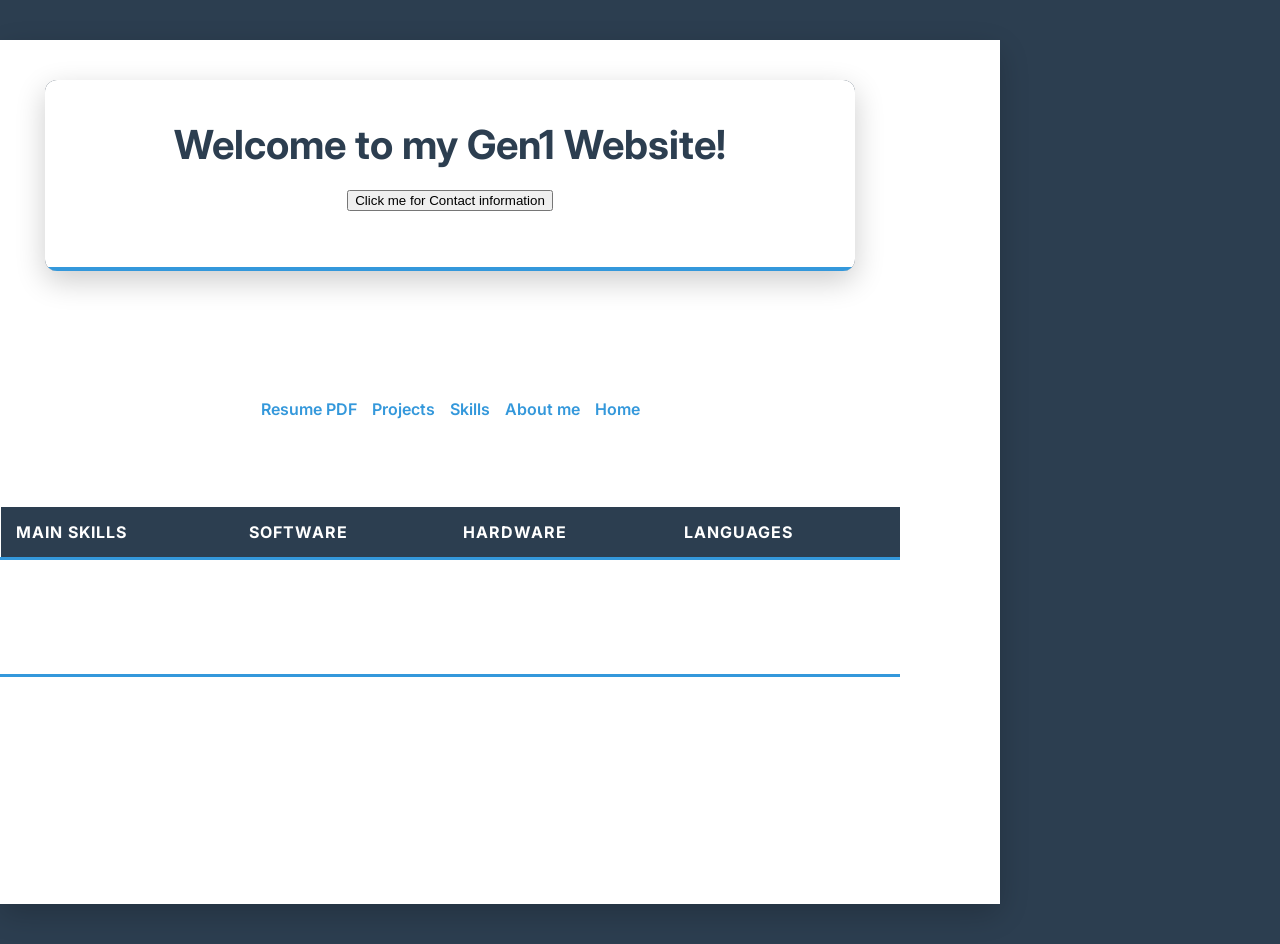
==== index.html @ a195af81 "updated site" ====
<!DOCTYPE html>
 <html class="page">
  <head>
    <link href="https://fonts.googleapis.com/css2?family=Inter:wght@300;400;600&display=swap" rel="stylesheet">
    <title>Tyson's Gen1 Website</title>
    <link rel="stylesheet" href="style.css">
  </head>
   <body>
    <main class="container">
    <div class="page">
      <section class="header-section">
        <h1>Welcome to my Gen1 <strong>Website!</strong></h1>
        <button onclick="info()">Click me for Contact information</button>  
        <p id="info"></p>
      </section>
   </div>
    <script src="script.js"></script> 
    <h3>Quick-Steps:</h3>
    <ul class="menu">
    <li><a href="Resume.pdf" download="Tyson Veach Resume.pdf">Resume PDF</a></li>
    <li><a href="projects.html">Projects</a></li>
    <li><a href="#skills">Skills</a></li>
    <li><a href="#about">About me</a></li>
    <li><a href="index.html">Home</a></li>
    </ul>
    <section id="skills">
    <h3>Skills:</h3>
    <table class="skills-table">
      <thead>
        <tr>
          <th>Main Skills</th>
          <th>Software</th>
          <th>Hardware</th>
          <th>Languages</th>
        </tr>
      </thead>
      <tbody>
        <tr>
          <td>Problem Solving</td>
          <td>Git</td>
          <td>Raspberry Pi</td>
          <td>C++</td>
        </tr>
        <tr>
          <td>Algorithms</td>
          <td>VS Code</td>
          <td>Arduino</td>
          <td>Python</td>
        </tr>
        <tr>
          <td>Data Structures</td>
          <td>Linux</td>
          <td>Desktops</td>
          <td>JavaScript/Java</td>
        </tr>
        <tr>
          <td>Debugging</td>
          <td>Windows</td>
          <td rowspan="2">Laptops</td>
          <td>HTML</td>
        </tr>
        <tr>
          <td>Leadership</td>
          <td>Eclipse</td>
          <td>SQL</td>
        </tr>
      </tbody>
    </table>
    <section id="about">
    <h3>About Me:</h3>
    <p>Hello! I’m a technology enthusiast and problem solver with a strong background in computer science, programming, and system design.
    I enjoy building software and exploring how technology can be used to solve real-world problems.
    <br><br>My technical experience includes working with languages such as C++, Python etc. I also enjoy building object-oriented systems, implementing algorithms, and solving complex logic problems.
    I enjoy projects that involve building systems and have unique solutions. Beyond development, I’m interested in technology innovation, problem solving, and optimization. 
    </p>
    </section>
    </main>
  </body>
</html>
---- style.css ----
body{
    background-color: white;
    margin: 0;
    padding: 0;
    font-family: 'Inter', sans-serif;
    align-content: center;
}
.container {
    width: 100%;
    max-width: 900px;
    display: flex;
    flex-direction: column;
    align-items: center; 
    text-align: center;  
}
.skills-table {
    margin-left: auto;
    margin-right: auto;
    width: 100%; 
    border-collapse: collapse;
}
.menu {
    list-style: none;
    padding: 0;
    display: flex;
    gap: 15px;
    justify-content: center;
}
.menu a {
    color: #3498db; 
    text-decoration: none;
    font-weight: 600;
}
.menu a:hover {
    color: #ffffff;
    text-decoration: underline;
}
h1, h2, h3 {
    color: #ffffff;
    text-align: center;
}
h1 {
    font-size: 2.5rem;
    text-align: center;
    border-bottom: 4px solid var(--accent-color);
    margin-bottom: 1rem;
}
h2 {
    font-size: 1.8rem;
}
h3 {
    font-size: 1.4rem;
    border-bottom: none;
    color: var(--accent-color);
}
skills-table {
    width: 100%;
    border-collapse: collapse; 
    margin: 25px 0;
    font-size: 0.95rem;
    font-family: 'Segoe UI', sans-serif;
    min-width: 400px;
    box-shadow: 0 0 20px rgba(0, 0, 0, 0.1);
    border-radius: 8px 8px 0 0;
    overflow: hidden; 
}
.skills-table th {
    background-color: #2c3e50;
    color: #ffffff;
    text-align: left;
    padding: 15px;
    font-weight: bold;
    text-transform: uppercase;
    letter-spacing: 1px;
}
.skills-table td {
    color: #ffffff;
    border: 1px solid rgba(255, 255, 255, 0.1);
}
.skills-table tr:nth-of-type(even) {
    background-color: rgba(255, 255, 255, 0.05);
}
.skills-table tr:hover {
    background-color: #f1f7ff;
    transition: background-color 0.2s ease;
}
.skills-table td[rowspan] {
    background-color: rgba(255, 255, 255, 0.1);
    color: #ffffff;
}
.skills-table tr:last-of-type {
    border-bottom: 3px solid #3498db;
}
.page{
    background-color: #2c3e50; 
    width: 90%;
    max-width: 1000px;
    margin: 40px 0; 
    border-radius: 12px;
    overflow: hidden; 
    box-shadow: 0 10px 30px rgba(0,0,0,0.2);
    color: white;
}
.header-section {
    background-color: white; 
    color: #2c3e50;          
    padding: 40px;
    text-align: center;
    border-bottom: 4px solid #3498db; 
}

.header-section h1 {
    color: #2c3e50; 
    margin: 0 0 20px 0;
}
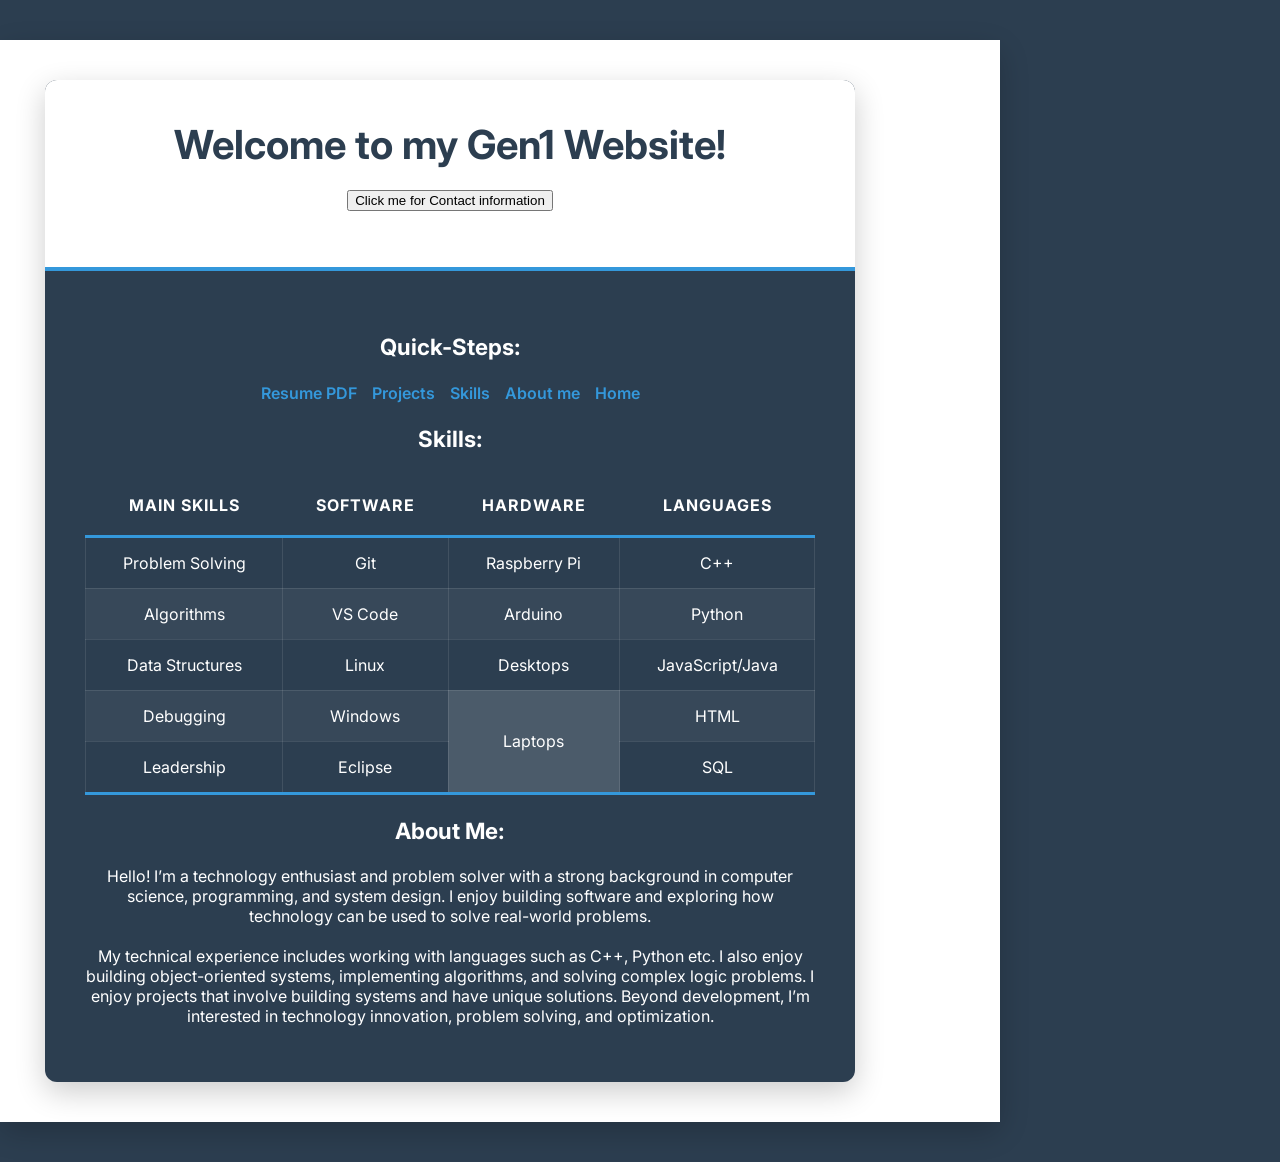
==== commit 1f97f9d5: "updated site" ====
--- a/index.html
+++ b/index.html
@@ -2,30 +2,30 @@
  <html class="page">
   <head>
     <link href="https://fonts.googleapis.com/css2?family=Inter:wght@300;400;600&display=swap" rel="stylesheet">
-    <title>Tyson's Gen1 Website</title>
+      <title>Tyson's Gen1 Website</title>
     <link rel="stylesheet" href="style.css">
   </head>
    <body>
     <main class="container">
-    <div class="page">
-      <section class="header-section">
-        <h1>Welcome to my Gen1 <strong>Website!</strong></h1>
-        <button onclick="info()">Click me for Contact information</button>  
-        <p id="info"></p>
-      </section>
-   </div>
+      <div class="page">
+        <section class="header-section">
+          <h1>Welcome to my Gen1 <strong>Website!</strong></h1>
+          <button onclick="info()">Click me for Contact information</button>  
+          <p id="info"></p>
+        </section>
     <script src="script.js"></script> 
+    <div class="content-padding">
     <h3>Quick-Steps:</h3>
     <ul class="menu">
-    <li><a href="Resume.pdf" download="Tyson Veach Resume.pdf">Resume PDF</a></li>
-    <li><a href="projects.html">Projects</a></li>
-    <li><a href="#skills">Skills</a></li>
-    <li><a href="#about">About me</a></li>
-    <li><a href="index.html">Home</a></li>
+      <li><a href="Resume.pdf" download="Tyson Veach Resume.pdf">Resume PDF</a></li>
+      <li><a href="projects.html">Projects</a></li>
+      <li><a href="#skills">Skills</a></li>
+      <li><a href="#about">About me</a></li>
+      <li><a href="index.html">Home</a></li>
     </ul>
     <section id="skills">
-    <h3>Skills:</h3>
-    <table class="skills-table">
+      <h3>Skills:</h3>
+      <table class="skills-table">
       <thead>
         <tr>
           <th>Main Skills</th>
@@ -65,7 +65,7 @@
           <td>SQL</td>
         </tr>
       </tbody>
-    </table>
+      </table>
     <section id="about">
     <h3>About Me:</h3>
     <p>Hello! I’m a technology enthusiast and problem solver with a strong background in computer science, programming, and system design.
@@ -75,5 +75,6 @@
     </p>
     </section>
     </main>
+  </div></div>
   </body>
 </html>
--- a/style.css
+++ b/style.css
@@ -56,7 +56,7 @@
 skills-table {
     width: 100%;
     border-collapse: collapse; 
-    margin: 25px 0;
+    margin: 35px 0;
     font-size: 0.95rem;
     font-family: 'Segoe UI', sans-serif;
     min-width: 400px;
@@ -67,8 +67,8 @@
 .skills-table th {
     background-color: #2c3e50;
     color: #ffffff;
-    text-align: left;
-    padding: 15px;
+    text-align: center;    
+    padding: 20px 15px;
     font-weight: bold;
     text-transform: uppercase;
     letter-spacing: 1px;
@@ -76,6 +76,9 @@
 .skills-table td {
     color: #ffffff;
     border: 1px solid rgba(255, 255, 255, 0.1);
+    padding: 15px;      
+    text-align: center; 
+    vertical-align: middle;
 }
 .skills-table tr:nth-of-type(even) {
     background-color: rgba(255, 255, 255, 0.05);
@@ -108,8 +111,13 @@
     text-align: center;
     border-bottom: 4px solid #3498db; 
 }
-
 .header-section h1 {
     color: #2c3e50; 
     margin: 0 0 20px 0;
 }
+.content-padding {
+    padding: 40px;
+}
+.content-padding h3 {
+    color: white;
+}
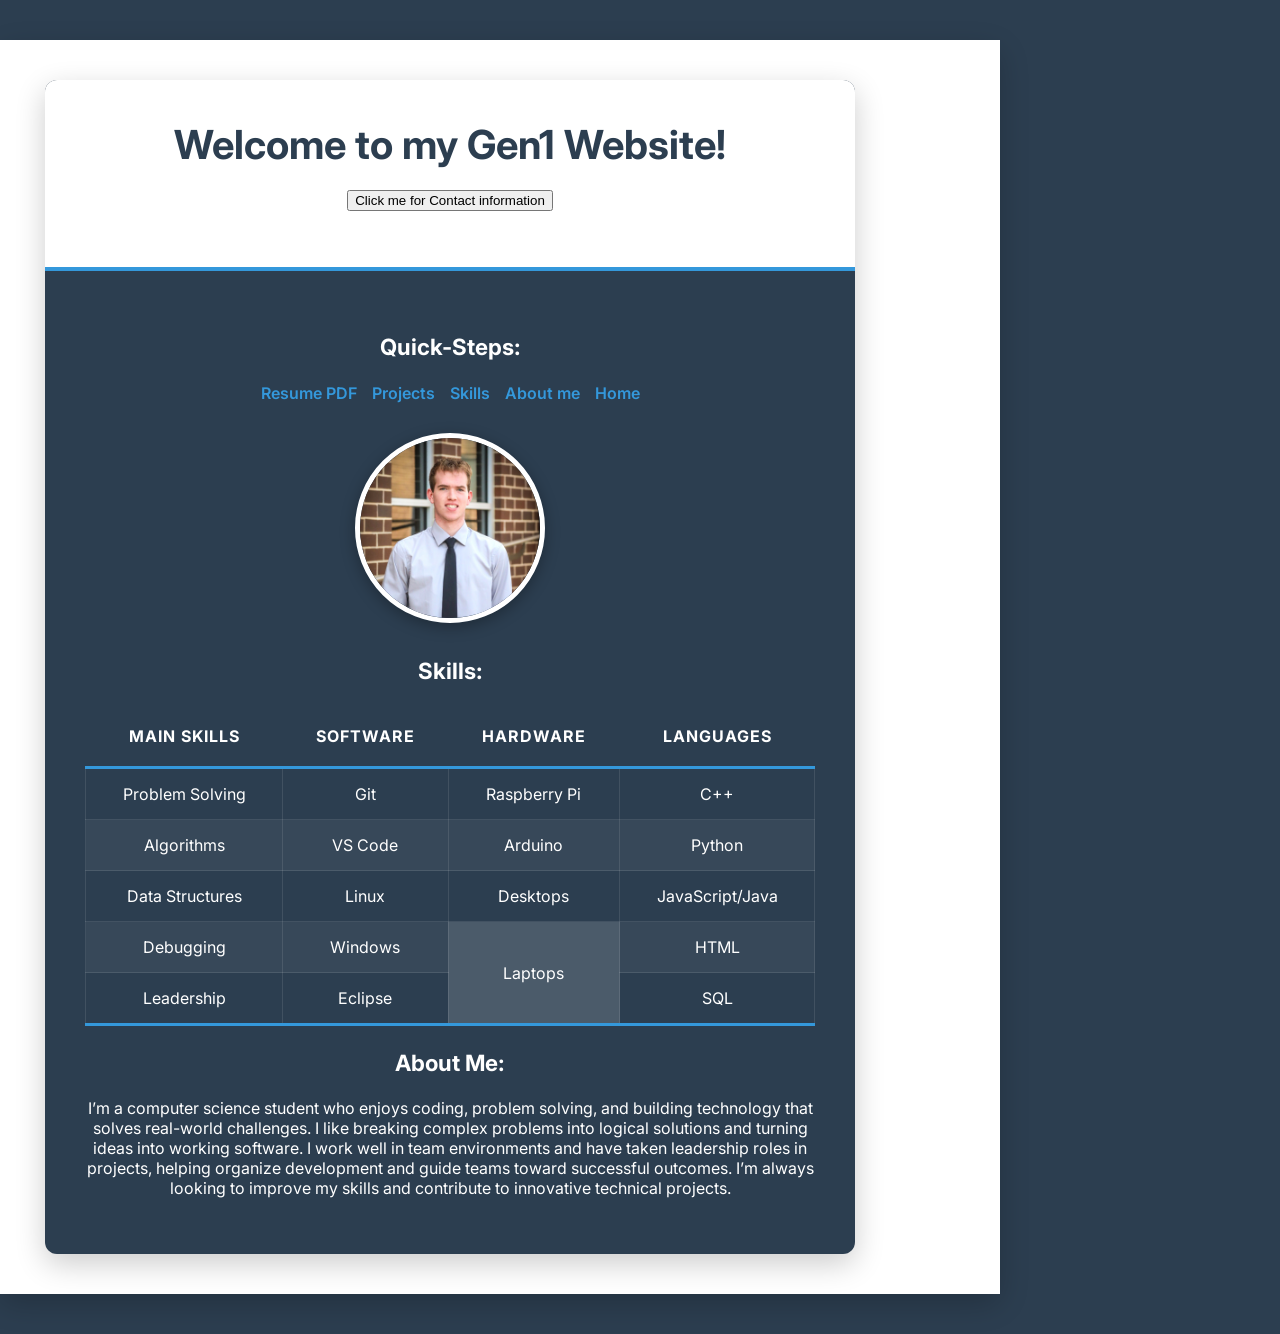
==== commit f1ab0ade: "updated site" ====
--- a/index.html
+++ b/index.html
@@ -23,6 +23,9 @@
       <li><a href="#about">About me</a></li>
       <li><a href="index.html">Home</a></li>
     </ul>
+    <div class="profile-container">
+      <img src="profile.jpg" alt="Tyson's Profile Picture" class="profile-img">
+    </div>
     <section id="skills">
       <h3>Skills:</h3>
       <table class="skills-table">
@@ -68,10 +71,8 @@
       </table>
     <section id="about">
     <h3>About Me:</h3>
-    <p>Hello! I’m a technology enthusiast and problem solver with a strong background in computer science, programming, and system design.
-    I enjoy building software and exploring how technology can be used to solve real-world problems.
-    <br><br>My technical experience includes working with languages such as C++, Python etc. I also enjoy building object-oriented systems, implementing algorithms, and solving complex logic problems.
-    I enjoy projects that involve building systems and have unique solutions. Beyond development, I’m interested in technology innovation, problem solving, and optimization. 
+    <p>I’m a computer science student who enjoys coding, problem solving, and building technology that solves real-world challenges. I like breaking complex problems into logical solutions and turning ideas into working software.
+       I work well in team environments and have taken leadership roles in projects, helping organize development and guide teams toward successful outcomes. I’m always looking to improve my skills and contribute to innovative technical projects. 
     </p>
     </section>
     </main>
--- a/style.css
+++ b/style.css
@@ -3,7 +3,6 @@
     margin: 0;
     padding: 0;
     font-family: 'Inter', sans-serif;
-    align-content: center;
 }
 .container {
     width: 100%;
@@ -120,4 +119,17 @@
 }
 .content-padding h3 {
     color: white;
+}
+.profile-container {
+    text-align: center; 
+    margin: 30px 0;   
+}
+
+.profile-img {
+    width: 180px;   
+    height: 180px;
+    border-radius: 50%;
+    object-fit: cover; 
+    border: 5px solid white;
+    box-shadow: 0 4px 15px rgba(0, 0, 0, 0.3);
 }
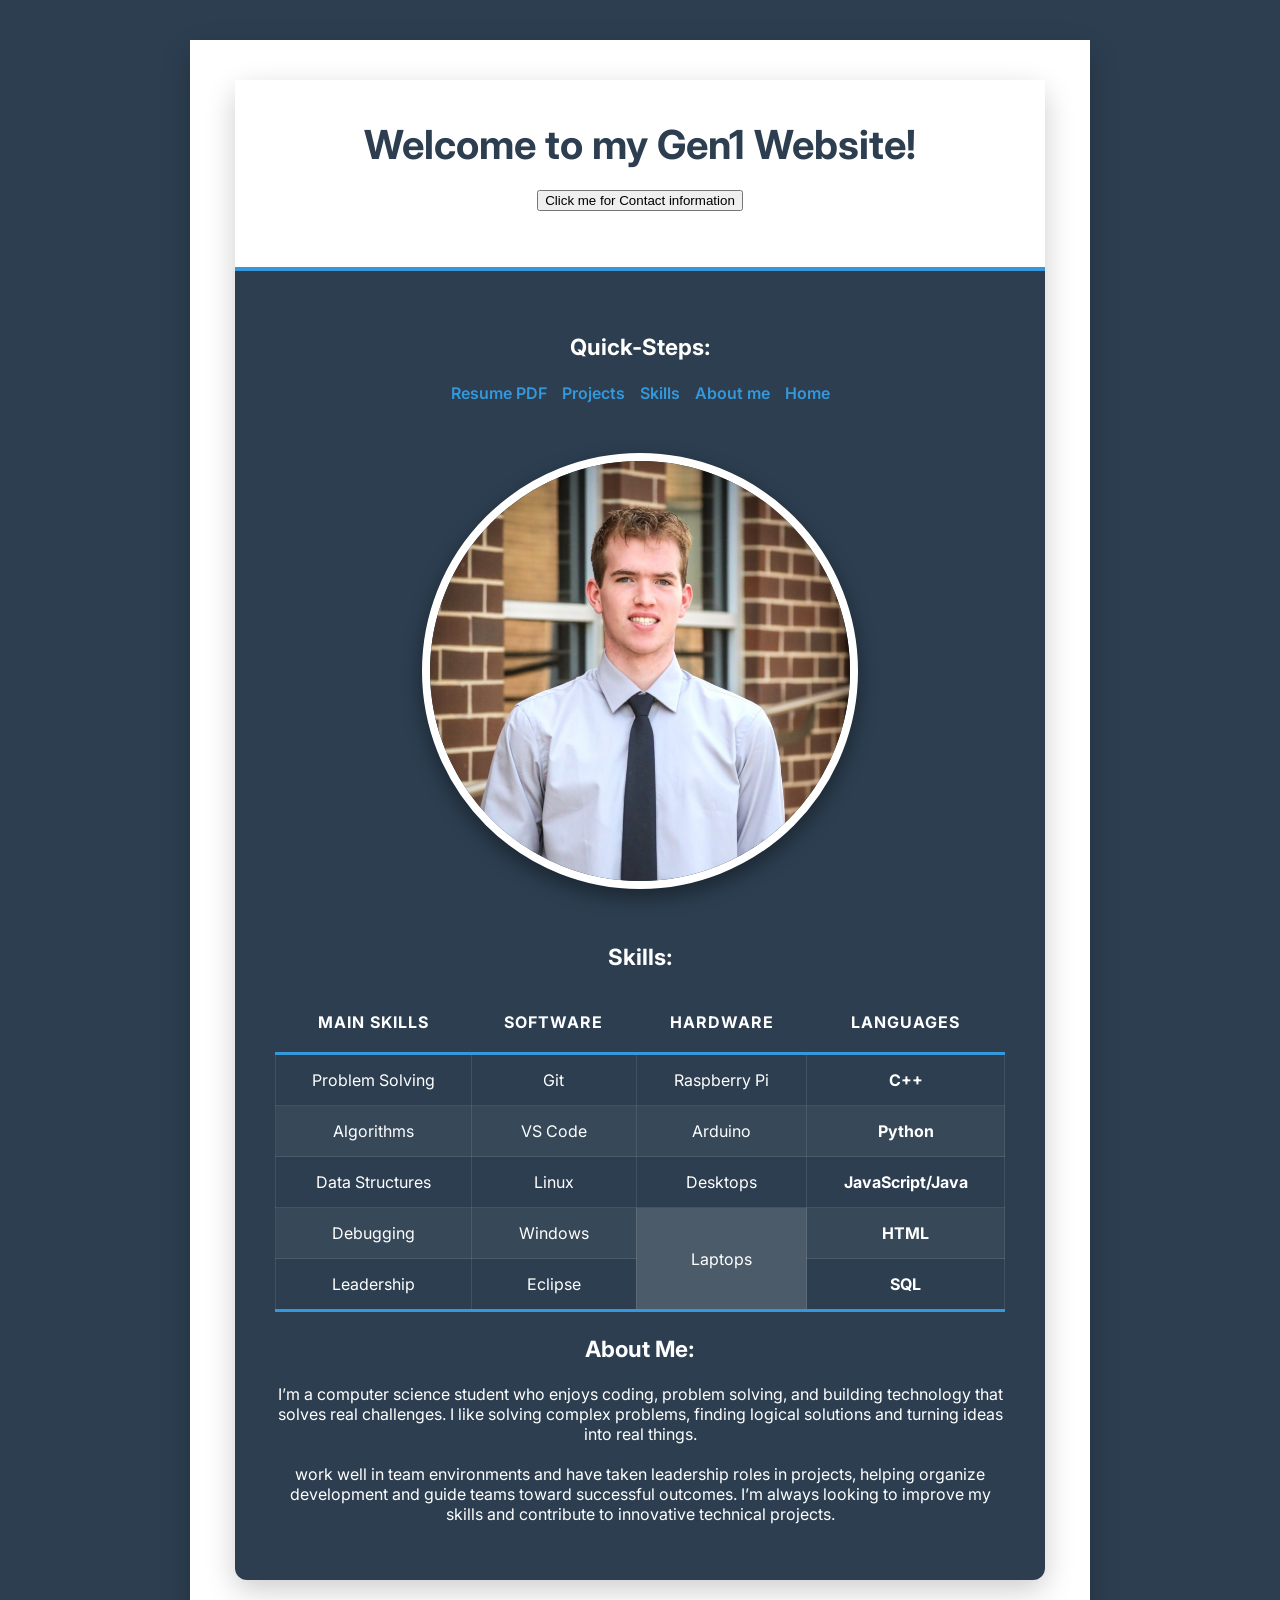
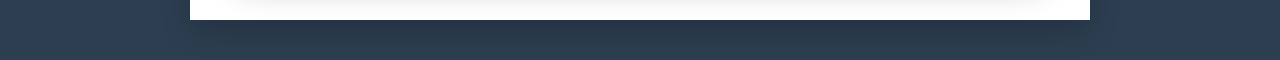
==== commit defb0681: "updated site" ====
--- a/index.html
+++ b/index.html
@@ -42,37 +42,37 @@
           <td>Problem Solving</td>
           <td>Git</td>
           <td>Raspberry Pi</td>
-          <td>C++</td>
+          <td><strong>C++</strong></td>
         </tr>
         <tr>
           <td>Algorithms</td>
           <td>VS Code</td>
           <td>Arduino</td>
-          <td>Python</td>
+          <td><strong>Python</strong></td>
         </tr>
         <tr>
           <td>Data Structures</td>
           <td>Linux</td>
           <td>Desktops</td>
-          <td>JavaScript/Java</td>
+          <td><strong>JavaScript/Java</strong></td>
         </tr>
         <tr>
           <td>Debugging</td>
           <td>Windows</td>
           <td rowspan="2">Laptops</td>
-          <td>HTML</td>
+          <td><strong>HTML</strong></td>
         </tr>
         <tr>
           <td>Leadership</td>
           <td>Eclipse</td>
-          <td>SQL</td>
+          <td><strong>SQL</strong></td>
         </tr>
       </tbody>
       </table>
     <section id="about">
     <h3>About Me:</h3>
-    <p>I’m a computer science student who enjoys coding, problem solving, and building technology that solves real-world challenges. I like breaking complex problems into logical solutions and turning ideas into working software.
-       I work well in team environments and have taken leadership roles in projects, helping organize development and guide teams toward successful outcomes. I’m always looking to improve my skills and contribute to innovative technical projects. 
+    <p>I’m a computer science student who enjoys coding, problem solving, and building technology that solves real challenges. I like solving complex problems, finding logical solutions and turning ideas into real things.
+       <br><br> work well in team environments and have taken leadership roles in projects, helping organize development and guide teams toward successful outcomes. I’m always looking to improve my skills and contribute to innovative technical projects. 
     </p>
     </section>
     </main>
--- a/style.css
+++ b/style.css
@@ -1,8 +1,11 @@
-body{
-    background-color: white;
-    margin: 0;
-    padding: 0;
-    font-family: 'Inter', sans-serif;
+html {
+    overflow-y: scroll !important;
+    height: auto !important;
+}
+body {
+    min-height: 100vh;
+    overflow-y: auto !important;
+    display: block !important; 
 }
 .container {
     width: 100%;
@@ -93,16 +96,6 @@
 .skills-table tr:last-of-type {
     border-bottom: 3px solid #3498db;
 }
-.page{
-    background-color: #2c3e50; 
-    width: 90%;
-    max-width: 1000px;
-    margin: 40px 0; 
-    border-radius: 12px;
-    overflow: hidden; 
-    box-shadow: 0 10px 30px rgba(0,0,0,0.2);
-    color: white;
-}
 .header-section {
     background-color: white; 
     color: #2c3e50;          
@@ -126,10 +119,30 @@
 }
 
 .profile-img {
-    width: 180px;   
-    height: 180px;
+    width: 420px;   
+    height: 420px;
     border-radius: 50%;
     object-fit: cover; 
-    border: 5px solid white;
-    box-shadow: 0 4px 15px rgba(0, 0, 0, 0.3);
+    border: 8px solid white;
+    box-shadow: 0 8px 20px rgba(0, 0, 0, 0.4);
+    margin: 20px auto;
+}
+body {
+    background-color: white;
+    margin: 0;
+    padding: 0;
+    font-family: 'Inter', sans-serif;
+    height: auto;    
+    overflow-y: auto;
+}
+.page {
+    background-color: #2c3e50;
+    color: white;
+    margin: 40px auto; 
+    width: 90%;      
+    max-width: 900px;  
+    border-radius: 12px;
+    box-shadow: 0 10px 30px rgba(0,0,0,0.2);
+    position: relative; 
+    min-height: min-content;
 }
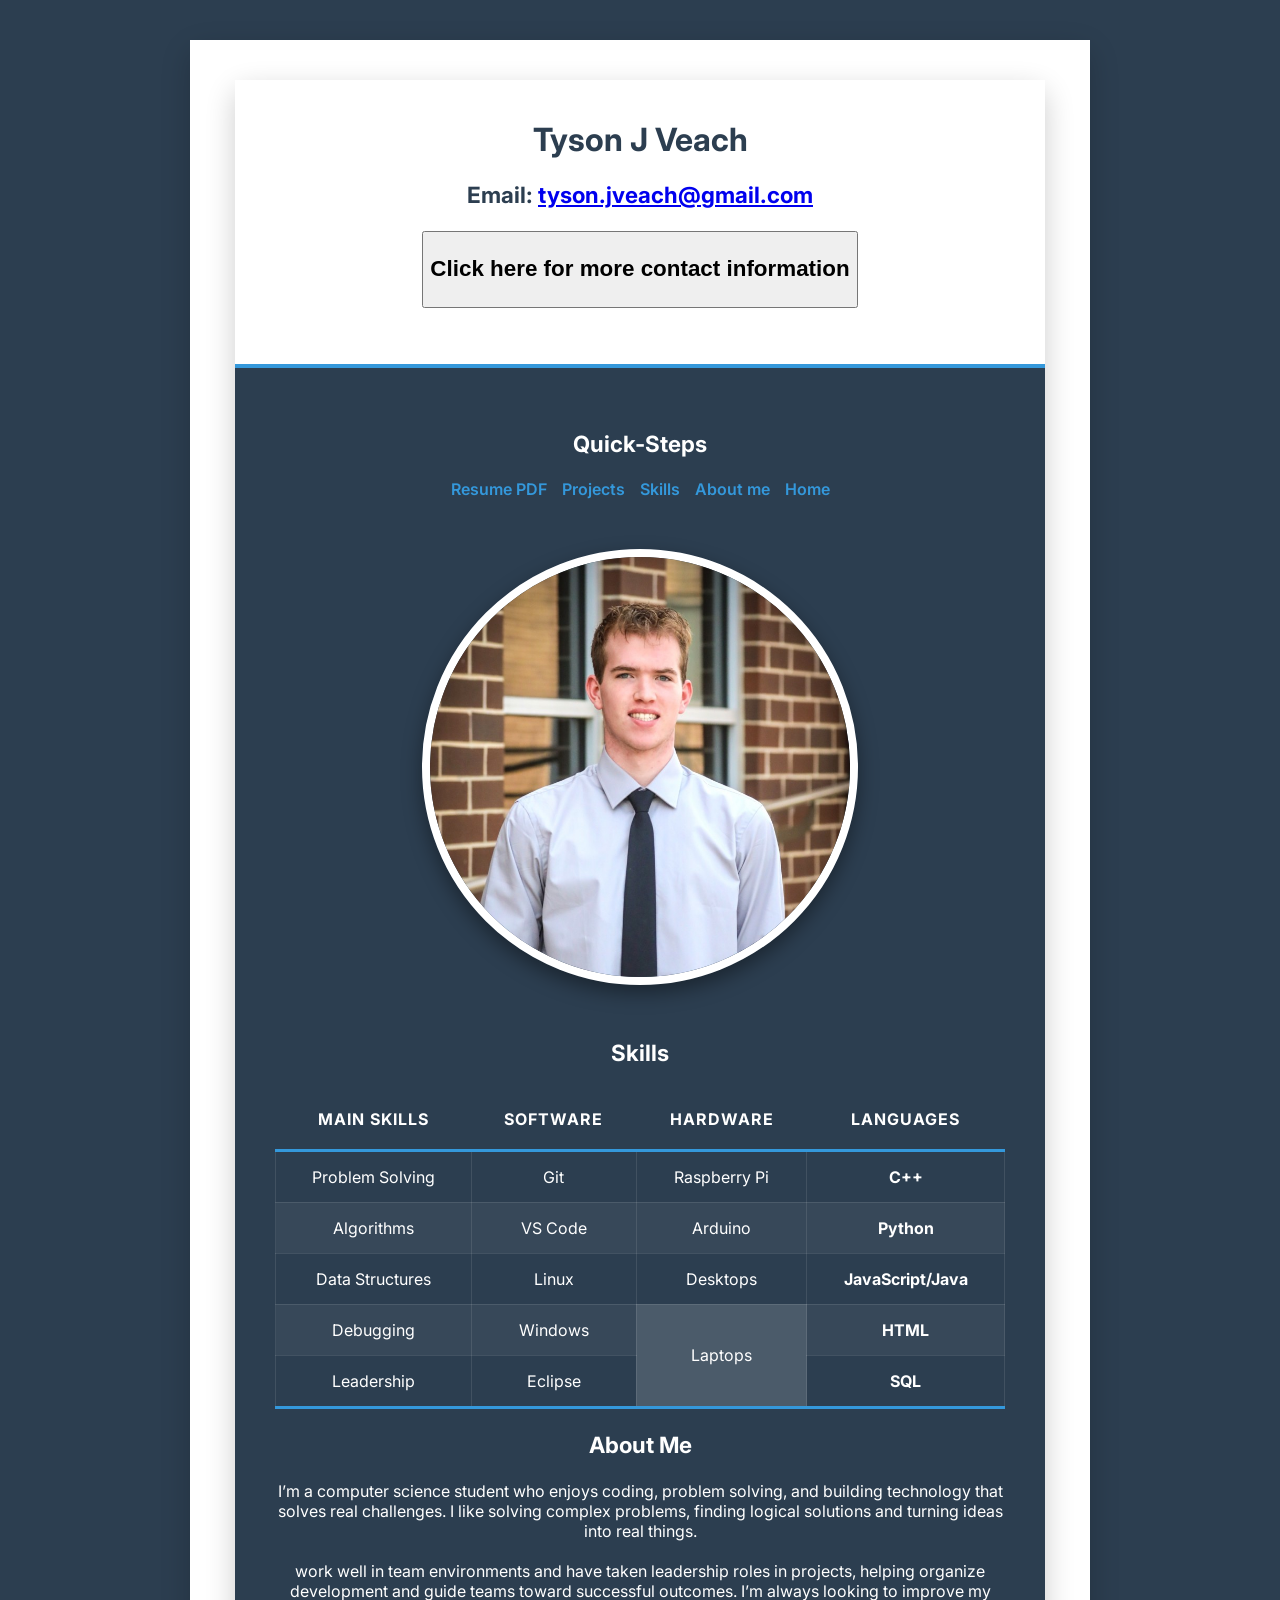
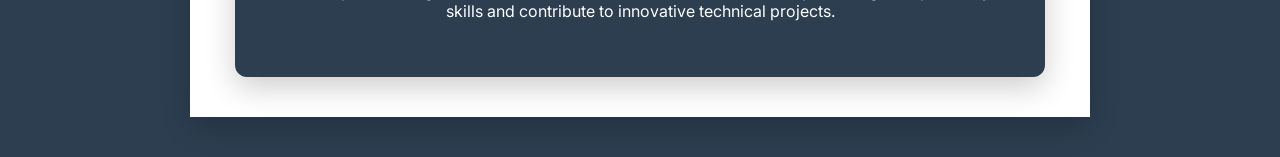
==== commit c9f4d692: "updated" ====
--- a/index.html
+++ b/index.html
@@ -9,13 +9,13 @@
     <main class="container">
       <div class="page">
         <section class="header-section">
-          <h1>Welcome to my Gen1 <strong>Website!</strong></h1>
-          <button onclick="info()">Click me for Contact information</button>  
+          <h1>Tyson J Veach</h1> <h3>Email: <a href="mailto:tyson.jveach@gmail.com">tyson.jveach@gmail.com</a></h3>
+          <button onclick="info()"><h3>Click here for more contact information</h3></button>
           <p id="info"></p>
         </section>
     <script src="script.js"></script> 
     <div class="content-padding">
-    <h3>Quick-Steps:</h3>
+    <h3>Quick-Steps</h3>
     <ul class="menu">
       <li><a href="Resume.pdf" download="Tyson Veach Resume.pdf">Resume PDF</a></li>
       <li><a href="projects.html">Projects</a></li>
@@ -27,7 +27,7 @@
       <img src="profile.jpg" alt="Tyson's Profile Picture" class="profile-img">
     </div>
     <section id="skills">
-      <h3>Skills:</h3>
+      <h3>Skills</h3>
       <table class="skills-table">
       <thead>
         <tr>
@@ -70,7 +70,7 @@
       </tbody>
       </table>
     <section id="about">
-    <h3>About Me:</h3>
+    <h3>About Me</h3>
     <p>I’m a computer science student who enjoys coding, problem solving, and building technology that solves real challenges. I like solving complex problems, finding logical solutions and turning ideas into real things.
        <br><br> work well in team environments and have taken leadership roles in projects, helping organize development and guide teams toward successful outcomes. I’m always looking to improve my skills and contribute to innovative technical projects. 
     </p>
--- a/style.css
+++ b/style.css
@@ -42,7 +42,7 @@
     text-align: center;
 }
 h1 {
-    font-size: 2.5rem;
+    font-size: 2rem;
     text-align: center;
     border-bottom: 4px solid var(--accent-color);
     margin-bottom: 1rem;
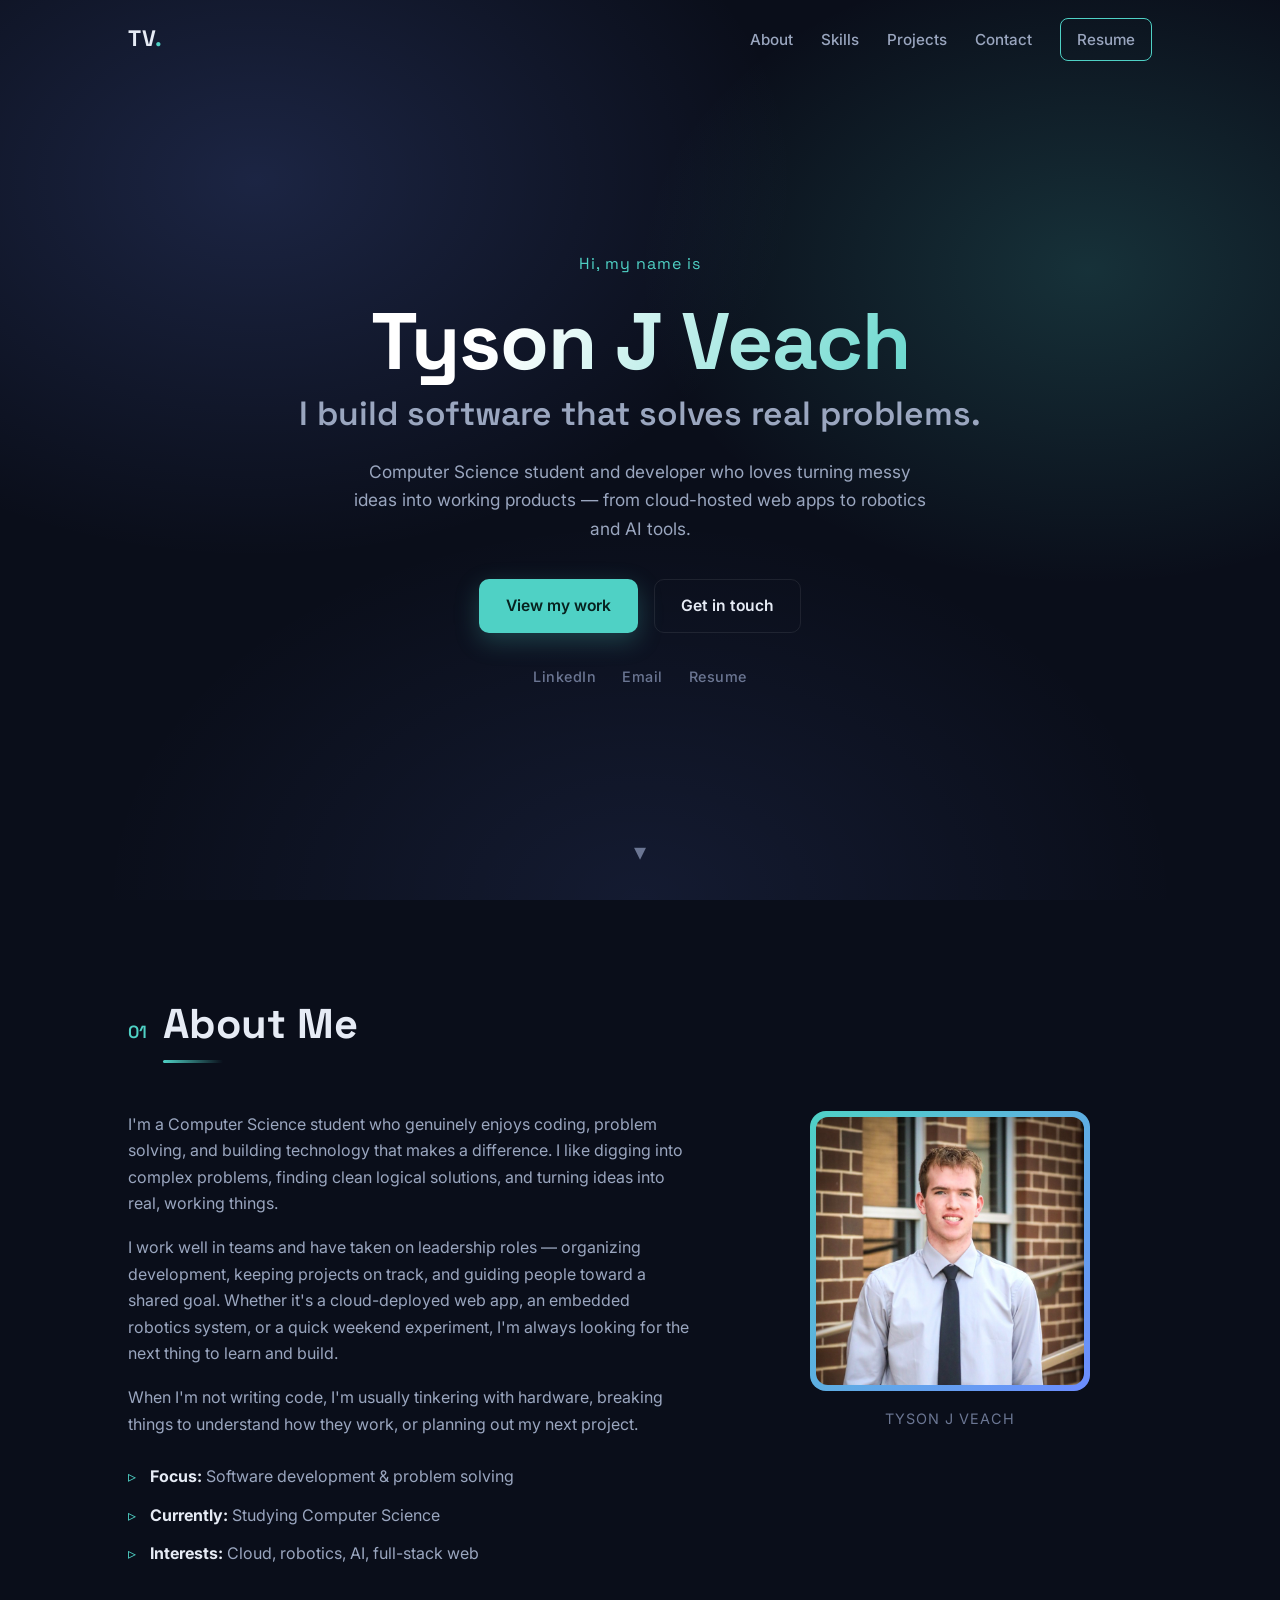
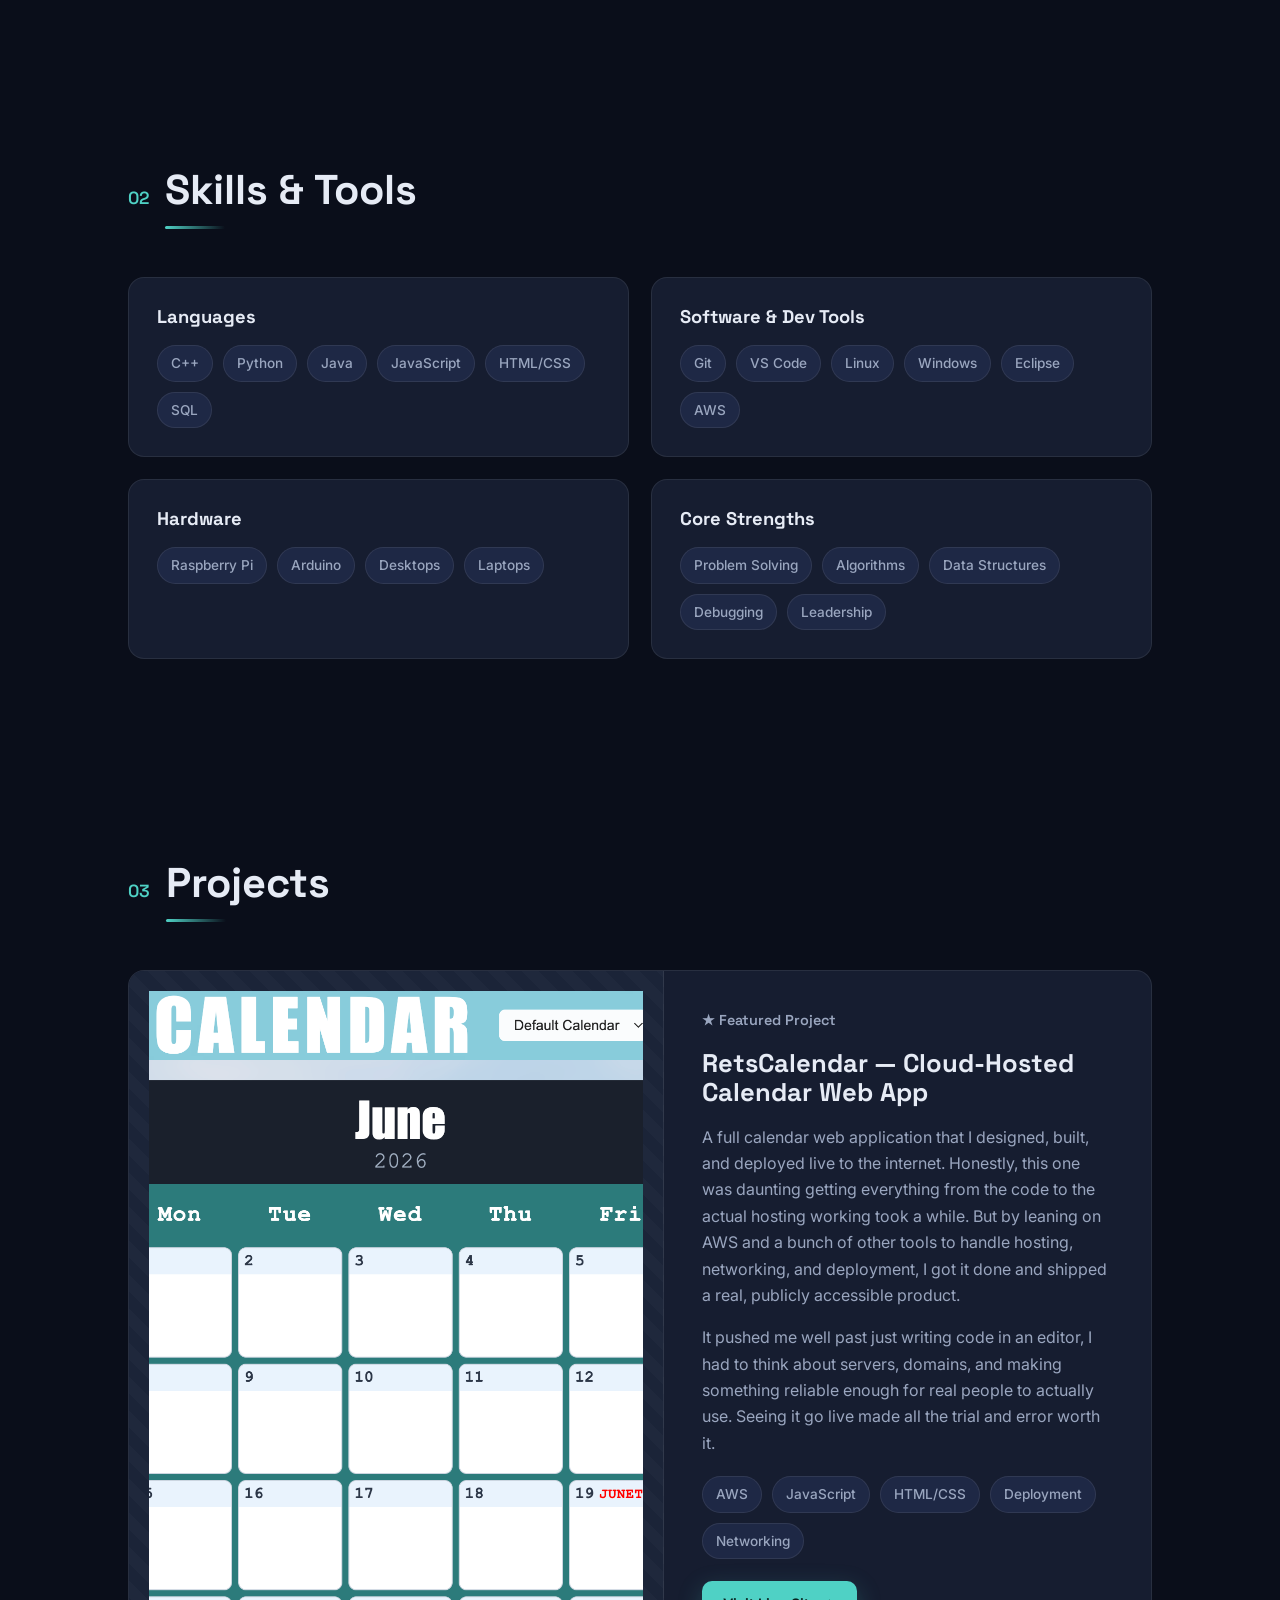
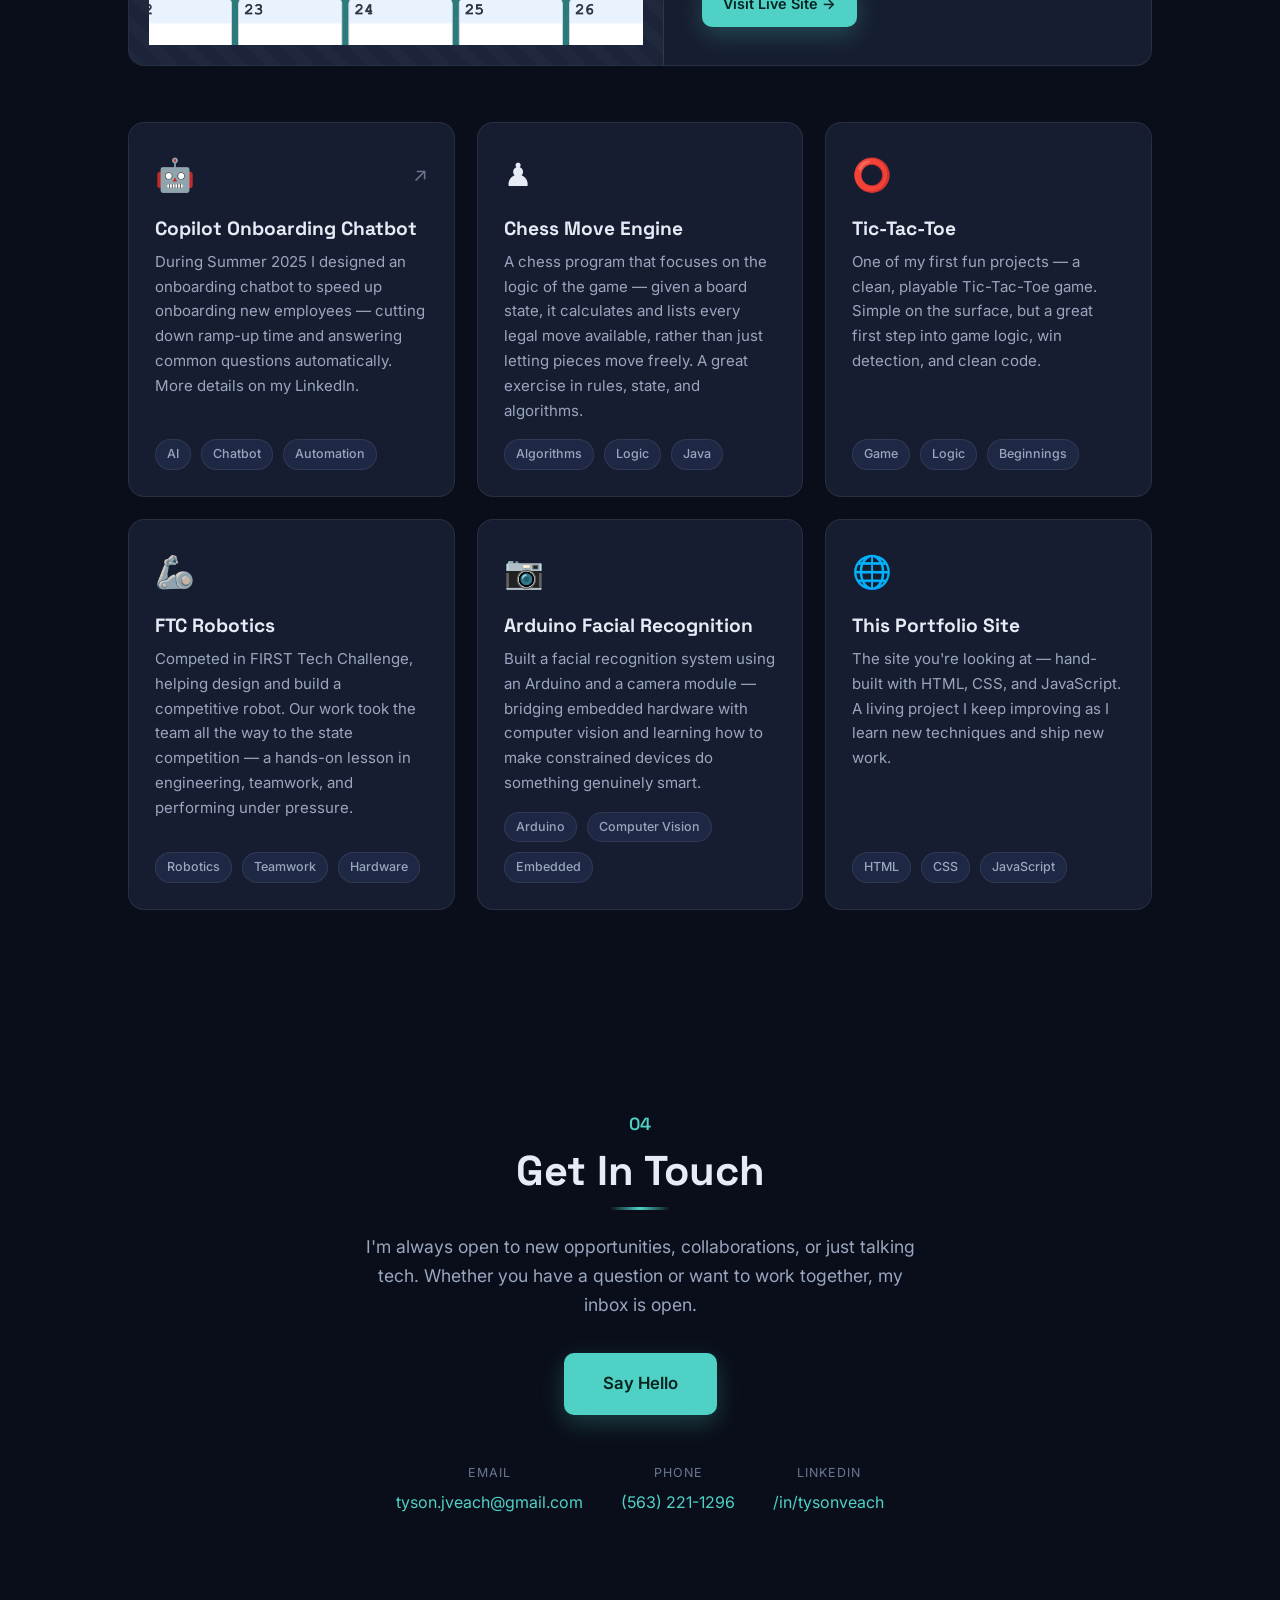
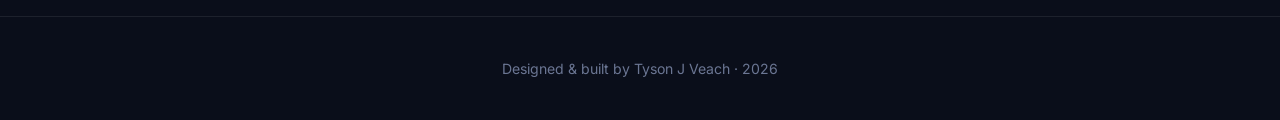
==== commit 53eaf969: "Redesign portfolio: modern single-page site with featured calendar project" ====
--- a/index.html
+++ b/index.html
@@ -1,81 +1,278 @@
 <!DOCTYPE html>
- <html class="page">
-  <head>
-    <link href="https://fonts.googleapis.com/css2?family=Inter:wght@300;400;600&display=swap" rel="stylesheet">
-      <title>Tyson's Gen1 Website</title>
-    <link rel="stylesheet" href="style.css">
-  </head>
-   <body>
-    <main class="container">
-      <div class="page">
-        <section class="header-section">
-          <h1>Tyson J Veach</h1> <h3>Email: <a href="mailto:tyson.jveach@gmail.com">tyson.jveach@gmail.com</a></h3>
-          <button onclick="info()"><h3>Click here for more contact information</h3></button>
-          <p id="info"></p>
-        </section>
-    <script src="script.js"></script> 
-    <div class="content-padding">
-    <h3>Quick-Steps</h3>
-    <ul class="menu">
-      <li><a href="Resume.pdf" download="Tyson Veach Resume.pdf">Resume PDF</a></li>
-      <li><a href="projects.html">Projects</a></li>
-      <li><a href="#skills">Skills</a></li>
-      <li><a href="#about">About me</a></li>
-      <li><a href="index.html">Home</a></li>
-    </ul>
-    <div class="profile-container">
-      <img src="profile.jpg" alt="Tyson's Profile Picture" class="profile-img">
-    </div>
-    <section id="skills">
-      <h3>Skills</h3>
-      <table class="skills-table">
-      <thead>
-        <tr>
-          <th>Main Skills</th>
-          <th>Software</th>
-          <th>Hardware</th>
-          <th>Languages</th>
-        </tr>
-      </thead>
-      <tbody>
-        <tr>
-          <td>Problem Solving</td>
-          <td>Git</td>
-          <td>Raspberry Pi</td>
-          <td><strong>C++</strong></td>
-        </tr>
-        <tr>
-          <td>Algorithms</td>
-          <td>VS Code</td>
-          <td>Arduino</td>
-          <td><strong>Python</strong></td>
-        </tr>
-        <tr>
-          <td>Data Structures</td>
-          <td>Linux</td>
-          <td>Desktops</td>
-          <td><strong>JavaScript/Java</strong></td>
-        </tr>
-        <tr>
-          <td>Debugging</td>
-          <td>Windows</td>
-          <td rowspan="2">Laptops</td>
-          <td><strong>HTML</strong></td>
-        </tr>
-        <tr>
-          <td>Leadership</td>
-          <td>Eclipse</td>
-          <td><strong>SQL</strong></td>
-        </tr>
-      </tbody>
-      </table>
-    <section id="about">
-    <h3>About Me</h3>
-    <p>I’m a computer science student who enjoys coding, problem solving, and building technology that solves real challenges. I like solving complex problems, finding logical solutions and turning ideas into real things.
-       <br><br> work well in team environments and have taken leadership roles in projects, helping organize development and guide teams toward successful outcomes. I’m always looking to improve my skills and contribute to innovative technical projects. 
-    </p>
-    </section>
-    </main>
-  </div></div>
-  </body>
-</html>+<html lang="en">
+<head>
+  <meta charset="UTF-8">
+  <meta name="viewport" content="width=device-width, initial-scale=1.0">
+  <meta name="description" content="Tyson J Veach — Computer Science student, software developer, and builder. Projects, skills, and contact.">
+  <title>Tyson J Veach — Software Developer</title>
+  <link rel="preconnect" href="https://fonts.googleapis.com">
+  <link rel="preconnect" href="https://fonts.gstatic.com" crossorigin>
+  <link href="https://fonts.googleapis.com/css2?family=Inter:wght@300;400;500;600;700;800&family=Space+Grotesk:wght@500;600;700&display=swap" rel="stylesheet">
+  <link rel="stylesheet" href="style.css">
+</head>
+<body>
+
+  <!-- ===== NAV ===== -->
+  <header class="nav" id="nav">
+    <div class="nav-inner">
+      <a href="#home" class="brand">TV<span class="brand-dot">.</span></a>
+      <nav class="nav-links" id="navLinks">
+        <a href="#about">About</a>
+        <a href="#skills">Skills</a>
+        <a href="#projects">Projects</a>
+        <a href="#contact">Contact</a>
+        <a href="Resume.pdf" download="Tyson Veach Resume.pdf" class="nav-resume">Resume</a>
+      </nav>
+      <button class="nav-toggle" id="navToggle" aria-label="Toggle menu">
+        <span></span><span></span><span></span>
+      </button>
+    </div>
+  </header>
+
+  <!-- ===== HERO ===== -->
+  <section class="hero" id="home">
+    <div class="hero-bg" aria-hidden="true"></div>
+    <div class="hero-content reveal">
+      <p class="hero-eyebrow">Hi, my name is</p>
+      <h1 class="hero-name">Tyson J Veach</h1>
+      <h2 class="hero-tagline">I build software that solves real problems.</h2>
+      <p class="hero-sub">
+        Computer Science student and developer who loves turning messy ideas into
+        working products — from cloud-hosted web apps to robotics and AI tools.
+      </p>
+      <div class="hero-cta">
+        <a href="#projects" class="btn btn-primary">View my work</a>
+        <a href="#contact" class="btn btn-ghost">Get in touch</a>
+      </div>
+      <div class="hero-socials">
+        <a href="https://www.linkedin.com/in/tysonveach/" target="_blank" rel="noopener">LinkedIn</a>
+        <a href="mailto:tyson.jveach@gmail.com">Email</a>
+        <a href="Resume.pdf" download="Tyson Veach Resume.pdf">Resume</a>
+      </div>
+    </div>
+    <a href="#about" class="scroll-hint" aria-label="Scroll down">▾</a>
+  </section>
+
+  <!-- ===== ABOUT ===== -->
+  <section class="section" id="about">
+    <div class="section-head reveal">
+      <span class="section-num">01</span>
+      <h2 class="section-title">About Me</h2>
+    </div>
+    <div class="about-grid">
+      <div class="about-text reveal">
+        <p>
+          I'm a Computer Science student who genuinely enjoys coding, problem solving,
+          and building technology that makes a difference. I like digging into complex
+          problems, finding clean logical solutions, and turning ideas into real,
+          working things.
+        </p>
+        <p>
+          I work well in teams and have taken on leadership roles — organizing
+          development, keeping projects on track, and guiding people toward a shared
+          goal. Whether it's a cloud-deployed web app, an embedded robotics system, or
+          a quick weekend experiment, I'm always looking for the next thing to learn
+          and build.
+        </p>
+        <p>
+          When I'm not writing code, I'm usually tinkering with hardware, breaking
+          things to understand how they work, or planning out my next project.
+        </p>
+        <ul class="about-facts">
+          <li><strong>Focus:</strong> Software development &amp; problem solving</li>
+          <li><strong>Currently:</strong> Studying Computer Science</li>
+          <li><strong>Interests:</strong> Cloud, robotics, AI, full-stack web</li>
+        </ul>
+      </div>
+      <div class="about-photo reveal">
+        <div class="photo-frame">
+          <img src="profile.jpg" alt="Tyson J Veach" class="profile-img">
+        </div>
+        <p class="photo-caption">Tyson J Veach</p>
+      </div>
+    </div>
+  </section>
+
+  <!-- ===== SKILLS ===== -->
+  <section class="section" id="skills">
+    <div class="section-head reveal">
+      <span class="section-num">02</span>
+      <h2 class="section-title">Skills &amp; Tools</h2>
+    </div>
+    <div class="skills-grid">
+      <div class="skill-card reveal">
+        <h3>Languages</h3>
+        <div class="tags">
+          <span>C++</span><span>Python</span><span>Java</span>
+          <span>JavaScript</span><span>HTML/CSS</span><span>SQL</span>
+        </div>
+      </div>
+      <div class="skill-card reveal">
+        <h3>Software &amp; Dev Tools</h3>
+        <div class="tags">
+          <span>Git</span><span>VS Code</span><span>Linux</span>
+          <span>Windows</span><span>Eclipse</span><span>AWS</span>
+        </div>
+      </div>
+      <div class="skill-card reveal">
+        <h3>Hardware</h3>
+        <div class="tags">
+          <span>Raspberry Pi</span><span>Arduino</span>
+          <span>Desktops</span><span>Laptops</span>
+        </div>
+      </div>
+      <div class="skill-card reveal">
+        <h3>Core Strengths</h3>
+        <div class="tags">
+          <span>Problem Solving</span><span>Algorithms</span>
+          <span>Data Structures</span><span>Debugging</span><span>Leadership</span>
+        </div>
+      </div>
+    </div>
+  </section>
+
+  <!-- ===== PROJECTS ===== -->
+  <section class="section" id="projects">
+    <div class="section-head reveal">
+      <span class="section-num">03</span>
+      <h2 class="section-title">Projects</h2>
+    </div>
+
+    <!-- Featured: Calendar -->
+    <article class="project-featured reveal">
+      <div class="featured-media">
+        <div class="img-placeholder">
+          <img src="calendar.png" alt="Screenshot of RetsCalendar web app" class="featured-img">
+        </div>
+      </div>
+      <div class="featured-body">
+        <p class="featured-label">★ Featured Project</p>
+        <h3>RetsCalendar — Cloud-Hosted Calendar Web App</h3>
+        <p>
+          A full calendar web application that I designed, built, and deployed live to
+          the internet. Honestly, this one was daunting getting everything from
+          the code to the actual hosting working took a while. But by leaning on AWS and
+          a bunch of other tools to handle hosting, networking, and deployment, I got it
+          done and shipped a real, publicly accessible product.
+        </p>
+        <p>
+          It pushed me well past just writing code in an editor, I had to think about
+          servers, domains, and making something reliable enough for real people to
+          actually use. Seeing it go live made all the trial and error worth it.
+        </p>
+        <div class="tags">
+          <span>AWS</span><span>JavaScript</span><span>HTML/CSS</span><span>Deployment</span><span>Networking</span>
+        </div>
+        <div class="project-links">
+          <a href="https://retscalendar.duckdns.org/CalenderMain.html" target="_blank" rel="noopener" class="btn btn-primary btn-sm">Visit Live Site →</a>
+        </div>
+      </div>
+    </article>
+
+    <!-- Grid of other projects -->
+    <div class="projects-grid">
+      <article class="project-card reveal">
+        <div class="card-top">
+          <span class="card-icon">🤖</span>
+          <div class="card-links">
+            <a href="https://www.linkedin.com/in/tysonveach/" target="_blank" rel="noopener" aria-label="LinkedIn">↗</a>
+          </div>
+        </div>
+        <h3>Copilot Onboarding Chatbot</h3>
+        <p>
+          During Summer 2025 I designed an onboarding chatbot to speed up onboarding new
+          employees — cutting down ramp-up time and answering common questions
+          automatically. More details on my LinkedIn.
+        </p>
+        <div class="tags small"><span>AI</span><span>Chatbot</span><span>Automation</span></div>
+      </article>
+
+      <article class="project-card reveal">
+        <div class="card-top"><span class="card-icon">♟️</span></div>
+        <h3>Chess Move Engine</h3>
+        <p>
+          A chess program that focuses on the logic of the game — given a board state, it
+          calculates and lists every legal move available, rather than just letting pieces
+          move freely. A great exercise in rules, state, and algorithms.
+        </p>
+        <div class="tags small"><span>Algorithms</span><span>Logic</span><span>Java</span></div>
+      </article>
+
+      <article class="project-card reveal">
+        <div class="card-top"><span class="card-icon">⭕</span></div>
+        <h3>Tic-Tac-Toe</h3>
+        <p>
+          One of my first fun projects — a clean, playable Tic-Tac-Toe game. Simple on the
+          surface, but a great first step into game logic, win detection, and clean code.
+        </p>
+        <div class="tags small"><span>Game</span><span>Logic</span><span>Beginnings</span></div>
+      </article>
+
+      <article class="project-card reveal">
+        <div class="card-top"><span class="card-icon">🦾</span></div>
+        <h3>FTC Robotics</h3>
+        <p>
+          Competed in FIRST Tech Challenge, helping design and build a competitive robot.
+          Our work took the team all the way to the state competition — a hands-on lesson
+          in engineering, teamwork, and performing under pressure.
+        </p>
+        <div class="tags small"><span>Robotics</span><span>Teamwork</span><span>Hardware</span></div>
+      </article>
+
+      <article class="project-card reveal">
+        <div class="card-top"><span class="card-icon">📷</span></div>
+        <h3>Arduino Facial Recognition</h3>
+        <p>
+          Built a facial recognition system using an Arduino and a camera module —
+          bridging embedded hardware with computer vision and learning how to make
+          constrained devices do something genuinely smart.
+        </p>
+        <div class="tags small"><span>Arduino</span><span>Computer Vision</span><span>Embedded</span></div>
+      </article>
+
+      <article class="project-card reveal">
+        <div class="card-top"><span class="card-icon">🌐</span></div>
+        <h3>This Portfolio Site</h3>
+        <p>
+          The site you're looking at — hand-built with HTML, CSS, and JavaScript. A living
+          project I keep improving as I learn new techniques and ship new work.
+        </p>
+        <div class="tags small"><span>HTML</span><span>CSS</span><span>JavaScript</span></div>
+      </article>
+    </div>
+  </section>
+
+  <!-- ===== CONTACT ===== -->
+  <section class="section section-contact" id="contact">
+    <div class="contact-inner reveal">
+      <span class="section-num">04</span>
+      <h2 class="section-title">Get In Touch</h2>
+      <p class="contact-lead">
+        I'm always open to new opportunities, collaborations, or just talking tech.
+        Whether you have a question or want to work together, my inbox is open.
+      </p>
+      <a href="mailto:tyson.jveach@gmail.com" class="btn btn-primary btn-lg">Say Hello</a>
+      <div class="contact-details">
+        <div class="contact-item">
+          <span class="contact-label">Email</span>
+          <a href="mailto:tyson.jveach@gmail.com">tyson.jveach@gmail.com</a>
+        </div>
+        <div class="contact-item">
+          <span class="contact-label">Phone</span>
+          <a href="tel:+15632211296">(563) 221-1296</a>
+        </div>
+        <div class="contact-item">
+          <span class="contact-label">LinkedIn</span>
+          <a href="https://www.linkedin.com/in/tysonveach/" target="_blank" rel="noopener">/in/tysonveach</a>
+        </div>
+      </div>
+    </div>
+  </section>
+
+  <footer class="footer">
+    <p>Designed &amp; built by Tyson J Veach · <span id="year"></span></p>
+  </footer>
+
+  <script src="script.js"></script>
+</body>
+</html>
--- a/style.css
+++ b/style.css
@@ -1,148 +1,250 @@
-html {
-    overflow-y: scroll !important;
-    height: auto !important;
-}
+/* ===================================================================
+   Tyson J Veach — Portfolio
+   Modern dark + accent theme
+   =================================================================== */
+
+:root {
+  --bg:        #0a0e1a;
+  --bg-soft:   #111726;
+  --bg-card:   #161d30;
+  --bg-card-2: #1b2438;
+  --line:      rgba(255,255,255,0.08);
+  --text:      #e6ebf5;
+  --text-dim:  #9aa6bf;
+  --text-faint:#6b7693;
+  --accent:    #4fd1c5;   /* teal */
+  --accent-2:  #6c8cff;   /* indigo */
+  --accent-glow: rgba(79,209,197,0.25);
+  --radius:    16px;
+  --maxw:      1080px;
+  --ease:      cubic-bezier(.2,.7,.2,1);
+}
+
+* { box-sizing: border-box; margin: 0; padding: 0; }
+
+html { scroll-behavior: smooth; scroll-padding-top: 80px; }
+
 body {
-    min-height: 100vh;
-    overflow-y: auto !important;
-    display: block !important; 
-}
-.container {
-    width: 100%;
-    max-width: 900px;
-    display: flex;
-    flex-direction: column;
-    align-items: center; 
-    text-align: center;  
-}
-.skills-table {
-    margin-left: auto;
-    margin-right: auto;
-    width: 100%; 
-    border-collapse: collapse;
-}
-.menu {
-    list-style: none;
-    padding: 0;
-    display: flex;
-    gap: 15px;
-    justify-content: center;
-}
-.menu a {
-    color: #3498db; 
-    text-decoration: none;
-    font-weight: 600;
-}
-.menu a:hover {
-    color: #ffffff;
-    text-decoration: underline;
-}
-h1, h2, h3 {
-    color: #ffffff;
-    text-align: center;
-}
-h1 {
-    font-size: 2rem;
-    text-align: center;
-    border-bottom: 4px solid var(--accent-color);
-    margin-bottom: 1rem;
-}
-h2 {
-    font-size: 1.8rem;
-}
-h3 {
-    font-size: 1.4rem;
-    border-bottom: none;
-    color: var(--accent-color);
-}
-skills-table {
-    width: 100%;
-    border-collapse: collapse; 
-    margin: 35px 0;
-    font-size: 0.95rem;
-    font-family: 'Segoe UI', sans-serif;
-    min-width: 400px;
-    box-shadow: 0 0 20px rgba(0, 0, 0, 0.1);
-    border-radius: 8px 8px 0 0;
-    overflow: hidden; 
-}
-.skills-table th {
-    background-color: #2c3e50;
-    color: #ffffff;
-    text-align: center;    
-    padding: 20px 15px;
-    font-weight: bold;
-    text-transform: uppercase;
-    letter-spacing: 1px;
-}
-.skills-table td {
-    color: #ffffff;
-    border: 1px solid rgba(255, 255, 255, 0.1);
-    padding: 15px;      
-    text-align: center; 
-    vertical-align: middle;
-}
-.skills-table tr:nth-of-type(even) {
-    background-color: rgba(255, 255, 255, 0.05);
-}
-.skills-table tr:hover {
-    background-color: #f1f7ff;
-    transition: background-color 0.2s ease;
-}
-.skills-table td[rowspan] {
-    background-color: rgba(255, 255, 255, 0.1);
-    color: #ffffff;
-}
-.skills-table tr:last-of-type {
-    border-bottom: 3px solid #3498db;
-}
-.header-section {
-    background-color: white; 
-    color: #2c3e50;          
-    padding: 40px;
-    text-align: center;
-    border-bottom: 4px solid #3498db; 
-}
-.header-section h1 {
-    color: #2c3e50; 
-    margin: 0 0 20px 0;
-}
-.content-padding {
-    padding: 40px;
-}
-.content-padding h3 {
-    color: white;
-}
-.profile-container {
-    text-align: center; 
-    margin: 30px 0;   
-}
-
-.profile-img {
-    width: 420px;   
-    height: 420px;
-    border-radius: 50%;
-    object-fit: cover; 
-    border: 8px solid white;
-    box-shadow: 0 8px 20px rgba(0, 0, 0, 0.4);
-    margin: 20px auto;
-}
-body {
-    background-color: white;
-    margin: 0;
-    padding: 0;
-    font-family: 'Inter', sans-serif;
-    height: auto;    
-    overflow-y: auto;
-}
-.page {
-    background-color: #2c3e50;
-    color: white;
-    margin: 40px auto; 
-    width: 90%;      
-    max-width: 900px;  
-    border-radius: 12px;
-    box-shadow: 0 10px 30px rgba(0,0,0,0.2);
-    position: relative; 
-    min-height: min-content;
-}+  background: var(--bg);
+  color: var(--text);
+  font-family: 'Inter', system-ui, sans-serif;
+  line-height: 1.65;
+  -webkit-font-smoothing: antialiased;
+  overflow-x: hidden;
+}
+
+h1, h2, h3 { font-family: 'Space Grotesk', 'Inter', sans-serif; line-height: 1.15; }
+
+a { color: var(--accent); text-decoration: none; transition: color .2s var(--ease); }
+a:hover { color: var(--accent-2); }
+
+::selection { background: var(--accent-glow); color: #fff; }
+
+/* ---------- Nav ---------- */
+.nav {
+  position: fixed; top: 0; left: 0; right: 0; z-index: 100;
+  transition: background .3s var(--ease), border-color .3s var(--ease), box-shadow .3s var(--ease);
+  border-bottom: 1px solid transparent;
+}
+.nav.scrolled {
+  background: rgba(10,14,26,0.85);
+  backdrop-filter: blur(12px);
+  border-bottom: 1px solid var(--line);
+  box-shadow: 0 8px 30px rgba(0,0,0,0.3);
+}
+.nav-inner {
+  max-width: var(--maxw); margin: 0 auto; padding: 18px 28px;
+  display: flex; align-items: center; justify-content: space-between;
+}
+.brand {
+  font-family: 'Space Grotesk', sans-serif; font-weight: 700; font-size: 1.4rem;
+  color: var(--text); letter-spacing: .5px;
+}
+.brand-dot { color: var(--accent); }
+.nav-links { display: flex; align-items: center; gap: 28px; }
+.nav-links a { color: var(--text-dim); font-size: .95rem; font-weight: 500; position: relative; }
+.nav-links a:not(.nav-resume)::after {
+  content: ''; position: absolute; left: 0; bottom: -5px; height: 2px; width: 0;
+  background: var(--accent); transition: width .25s var(--ease);
+}
+.nav-links a:not(.nav-resume):hover { color: var(--text); }
+.nav-links a:not(.nav-resume):hover::after { width: 100%; }
+.nav-resume {
+  border: 1px solid var(--accent); color: var(--accent);
+  padding: 8px 16px; border-radius: 8px; font-weight: 600;
+}
+.nav-resume:hover { background: var(--accent-glow); color: #fff; }
+.nav-toggle { display: none; flex-direction: column; gap: 5px; background: none; border: 0; cursor: pointer; padding: 6px; }
+.nav-toggle span { width: 26px; height: 2px; background: var(--text); border-radius: 2px; transition: .3s var(--ease); }
+.nav-toggle.open span:nth-child(1) { transform: translateY(7px) rotate(45deg); }
+.nav-toggle.open span:nth-child(2) { opacity: 0; }
+.nav-toggle.open span:nth-child(3) { transform: translateY(-7px) rotate(-45deg); }
+
+/* ---------- Hero ---------- */
+.hero {
+  position: relative; min-height: 100vh;
+  display: flex; flex-direction: column; align-items: center; justify-content: center;
+  text-align: center; padding: 120px 28px 80px;
+}
+.hero-bg {
+  position: absolute; inset: 0; z-index: 0; overflow: hidden;
+  background:
+    radial-gradient(60% 60% at 20% 20%, rgba(108,140,255,0.18), transparent 70%),
+    radial-gradient(50% 50% at 85% 30%, rgba(79,209,197,0.18), transparent 70%),
+    radial-gradient(60% 60% at 50% 100%, rgba(108,140,255,0.10), transparent 70%);
+  animation: drift 18s ease-in-out infinite alternate;
+}
+@keyframes drift { from { transform: scale(1) translateY(0); } to { transform: scale(1.15) translateY(-20px); } }
+.hero-content { position: relative; z-index: 1; max-width: 760px; }
+.hero-eyebrow { color: var(--accent); font-family: 'Space Grotesk', sans-serif; letter-spacing: 1px; margin-bottom: 18px; }
+.hero-name {
+  font-size: clamp(2.8rem, 8vw, 5rem); font-weight: 700; letter-spacing: -1px;
+  background: linear-gradient(120deg, #fff 30%, var(--accent) 100%);
+  -webkit-background-clip: text; background-clip: text; -webkit-text-fill-color: transparent;
+}
+.hero-tagline { font-size: clamp(1.3rem, 4vw, 2.1rem); color: var(--text-dim); font-weight: 600; margin-top: 8px; }
+.hero-sub { color: var(--text-dim); font-size: 1.08rem; max-width: 580px; margin: 24px auto 0; }
+.hero-cta { display: flex; gap: 16px; justify-content: center; flex-wrap: wrap; margin-top: 36px; }
+.hero-socials { display: flex; gap: 26px; justify-content: center; margin-top: 32px; }
+.hero-socials a { color: var(--text-faint); font-size: .9rem; font-weight: 500; letter-spacing: .5px; }
+.hero-socials a:hover { color: var(--accent); }
+.scroll-hint {
+  position: absolute; bottom: 28px; left: 50%; transform: translateX(-50%);
+  color: var(--text-faint); font-size: 1.5rem; z-index: 1; animation: bounce 2s infinite;
+}
+@keyframes bounce { 0%,100%{transform:translate(-50%,0);} 50%{transform:translate(-50%,8px);} }
+
+/* ---------- Buttons ---------- */
+.btn {
+  display: inline-block; padding: 13px 26px; border-radius: 10px; font-weight: 600;
+  font-size: .98rem; transition: transform .2s var(--ease), box-shadow .2s var(--ease), background .2s var(--ease);
+  cursor: pointer; border: 1px solid transparent;
+}
+.btn-primary { background: var(--accent); color: #07221f; box-shadow: 0 8px 24px var(--accent-glow); }
+.btn-primary:hover { color: #07221f; transform: translateY(-3px); box-shadow: 0 14px 34px var(--accent-glow); }
+.btn-ghost { border-color: var(--line); color: var(--text); }
+.btn-ghost:hover { border-color: var(--accent); color: var(--accent); transform: translateY(-3px); }
+.btn-sm { padding: 10px 20px; font-size: .9rem; }
+.btn-lg { padding: 16px 38px; font-size: 1.05rem; }
+
+/* ---------- Sections ---------- */
+.section { max-width: var(--maxw); margin: 0 auto; padding: 100px 28px; }
+.section-head { display: flex; align-items: baseline; gap: 16px; margin-bottom: 48px; }
+.section-num { color: var(--accent); font-family: 'Space Grotesk', sans-serif; font-weight: 600; font-size: 1.1rem; }
+.section-title { font-size: clamp(1.8rem, 5vw, 2.6rem); font-weight: 700; }
+.section-title::after { content: ''; display: block; width: 60px; height: 3px; margin-top: 12px;
+  background: linear-gradient(90deg, var(--accent), transparent); border-radius: 3px; }
+
+/* ---------- About ---------- */
+.about-grid { display: grid; grid-template-columns: 1.4fr 1fr; gap: 56px; align-items: start; }
+.about-text p { color: var(--text-dim); margin-bottom: 18px; }
+.about-facts { list-style: none; margin-top: 26px; display: grid; gap: 12px; }
+.about-facts li { color: var(--text-dim); padding-left: 22px; position: relative; }
+.about-facts li::before { content: '▹'; position: absolute; left: 0; color: var(--accent); }
+.about-facts strong { color: var(--text); }
+.about-photo { text-align: center; }
+.photo-frame {
+  position: relative; width: 280px; max-width: 100%; margin: 0 auto; border-radius: var(--radius);
+  padding: 6px; background: linear-gradient(135deg, var(--accent), var(--accent-2));
+  transition: transform .35s var(--ease);
+}
+.photo-frame:hover { transform: translateY(-6px) rotate(-1deg); }
+.profile-img { width: 100%; aspect-ratio: 1; object-fit: cover; border-radius: 12px; display: block; }
+.photo-caption { margin-top: 16px; color: var(--text-faint); font-size: .9rem; letter-spacing: 1px; text-transform: uppercase; }
+
+/* ---------- Skills ---------- */
+.skills-grid { display: grid; grid-template-columns: repeat(2, 1fr); gap: 22px; }
+.skill-card {
+  background: var(--bg-card); border: 1px solid var(--line); border-radius: var(--radius);
+  padding: 28px; transition: transform .3s var(--ease), border-color .3s var(--ease), box-shadow .3s var(--ease);
+}
+.skill-card:hover { transform: translateY(-5px); border-color: rgba(79,209,197,0.4); box-shadow: 0 14px 34px rgba(0,0,0,0.3); }
+.skill-card h3 { font-size: 1.15rem; margin-bottom: 18px; color: var(--text); }
+.tags { display: flex; flex-wrap: wrap; gap: 10px; }
+.tags span {
+  background: rgba(108,140,255,0.10); border: 1px solid var(--line); color: var(--text-dim);
+  padding: 6px 13px; border-radius: 50px; font-size: .85rem; font-weight: 500;
+  transition: .2s var(--ease);
+}
+.tags span:hover { color: var(--accent); border-color: var(--accent); }
+.tags.small span { font-size: .78rem; padding: 4px 11px; }
+
+/* ---------- Projects ---------- */
+.project-featured {
+  display: grid; grid-template-columns: 1.1fr 1fr; gap: 0; margin-bottom: 56px;
+  background: var(--bg-card); border: 1px solid var(--line); border-radius: var(--radius);
+  overflow: hidden; transition: border-color .3s var(--ease), box-shadow .3s var(--ease);
+}
+.project-featured:hover { border-color: rgba(79,209,197,0.4); box-shadow: 0 18px 50px rgba(0,0,0,0.35); }
+.featured-media { position: relative; min-height: 320px; background: var(--bg-card-2); }
+.featured-media img { width: 100%; height: 100%; object-fit: cover; }
+.img-placeholder {
+  position: absolute; inset: 0; display: flex; flex-direction: column; align-items: center; justify-content: center;
+  text-align: center; color: var(--text-faint); font-size: 1rem; line-height: 1.8; padding: 20px;
+  background:
+    repeating-linear-gradient(45deg, rgba(255,255,255,0.02) 0 12px, transparent 12px 24px),
+    var(--bg-card-2);
+  border-right: 1px solid var(--line);
+}
+.img-placeholder small { font-size: .8rem; color: var(--text-faint); opacity: .8; }
+.featured-body { padding: 38px; display: flex; flex-direction: column; }
+.featured-label { color: var(--accent); font-family: 'Space Grotesk', sans-serif; font-weight: 600; font-size: .9rem; margin-bottom: 10px; }
+.featured-body h3 { font-size: 1.6rem; margin-bottom: 16px; }
+.featured-body p { color: var(--text-dim); margin-bottom: 16px; }
+.featured-body .tags { margin: 4px 0 22px; }
+.project-links { margin-top: auto; }
+
+.projects-grid { display: grid; grid-template-columns: repeat(3, 1fr); gap: 22px; }
+.project-card {
+  background: var(--bg-card); border: 1px solid var(--line); border-radius: var(--radius);
+  padding: 26px; display: flex; flex-direction: column;
+  transition: transform .3s var(--ease), border-color .3s var(--ease), box-shadow .3s var(--ease);
+}
+.project-card:hover { transform: translateY(-6px); border-color: rgba(79,209,197,0.4); box-shadow: 0 16px 40px rgba(0,0,0,0.35); }
+.card-top { display: flex; justify-content: space-between; align-items: center; margin-bottom: 16px; }
+.card-icon { font-size: 2rem; }
+.card-links a { color: var(--text-faint); font-size: 1.2rem; }
+.card-links a:hover { color: var(--accent); }
+.project-card h3 { font-size: 1.2rem; margin-bottom: 10px; }
+.project-card p { color: var(--text-dim); font-size: .94rem; margin-bottom: 16px; flex-grow: 1; }
+
+/* ---------- Contact ---------- */
+.section-contact { text-align: center; max-width: 720px; }
+.contact-inner .section-num { display: block; margin-bottom: 8px; }
+.contact-inner .section-title::after { margin-left: auto; margin-right: auto; background: linear-gradient(90deg, transparent, var(--accent), transparent); }
+.contact-lead { color: var(--text-dim); font-size: 1.1rem; margin: 22px auto 34px; max-width: 560px; }
+.contact-details { display: flex; justify-content: center; flex-wrap: wrap; gap: 38px; margin-top: 48px; }
+.contact-item { display: flex; flex-direction: column; gap: 6px; }
+.contact-label { color: var(--text-faint); font-size: .78rem; text-transform: uppercase; letter-spacing: 1px; }
+
+/* ---------- Footer ---------- */
+.footer { text-align: center; padding: 40px 28px; border-top: 1px solid var(--line); color: var(--text-faint); font-size: .88rem; }
+
+/* ---------- Reveal animation ---------- */
+.reveal { opacity: 0; transform: translateY(28px); transition: opacity .7s var(--ease), transform .7s var(--ease); }
+.reveal.visible { opacity: 1; transform: none; }
+
+/* ---------- Responsive ---------- */
+@media (max-width: 860px) {
+  .nav-links {
+    position: fixed; inset: 0 0 0 auto; width: min(75vw, 320px);
+    flex-direction: column; align-items: flex-start; justify-content: center; gap: 30px;
+    background: var(--bg-soft); padding: 40px; transform: translateX(100%);
+    transition: transform .35s var(--ease); border-left: 1px solid var(--line);
+  }
+  .nav-links.open { transform: translateX(0); }
+  .nav-links a { font-size: 1.1rem; }
+  .nav-toggle { display: flex; z-index: 110; }
+  .about-grid { grid-template-columns: 1fr; gap: 40px; }
+  .about-photo { order: -1; }
+  .skills-grid { grid-template-columns: 1fr; }
+  .project-featured { grid-template-columns: 1fr; }
+  .featured-media { min-height: 220px; }
+  .img-placeholder { border-right: none; border-bottom: 1px solid var(--line); }
+  .projects-grid { grid-template-columns: 1fr; }
+  .section { padding: 80px 24px; }
+}
+@media (max-width: 560px) {
+  .hero-socials { gap: 18px; }
+  .contact-details { gap: 24px; }
+}
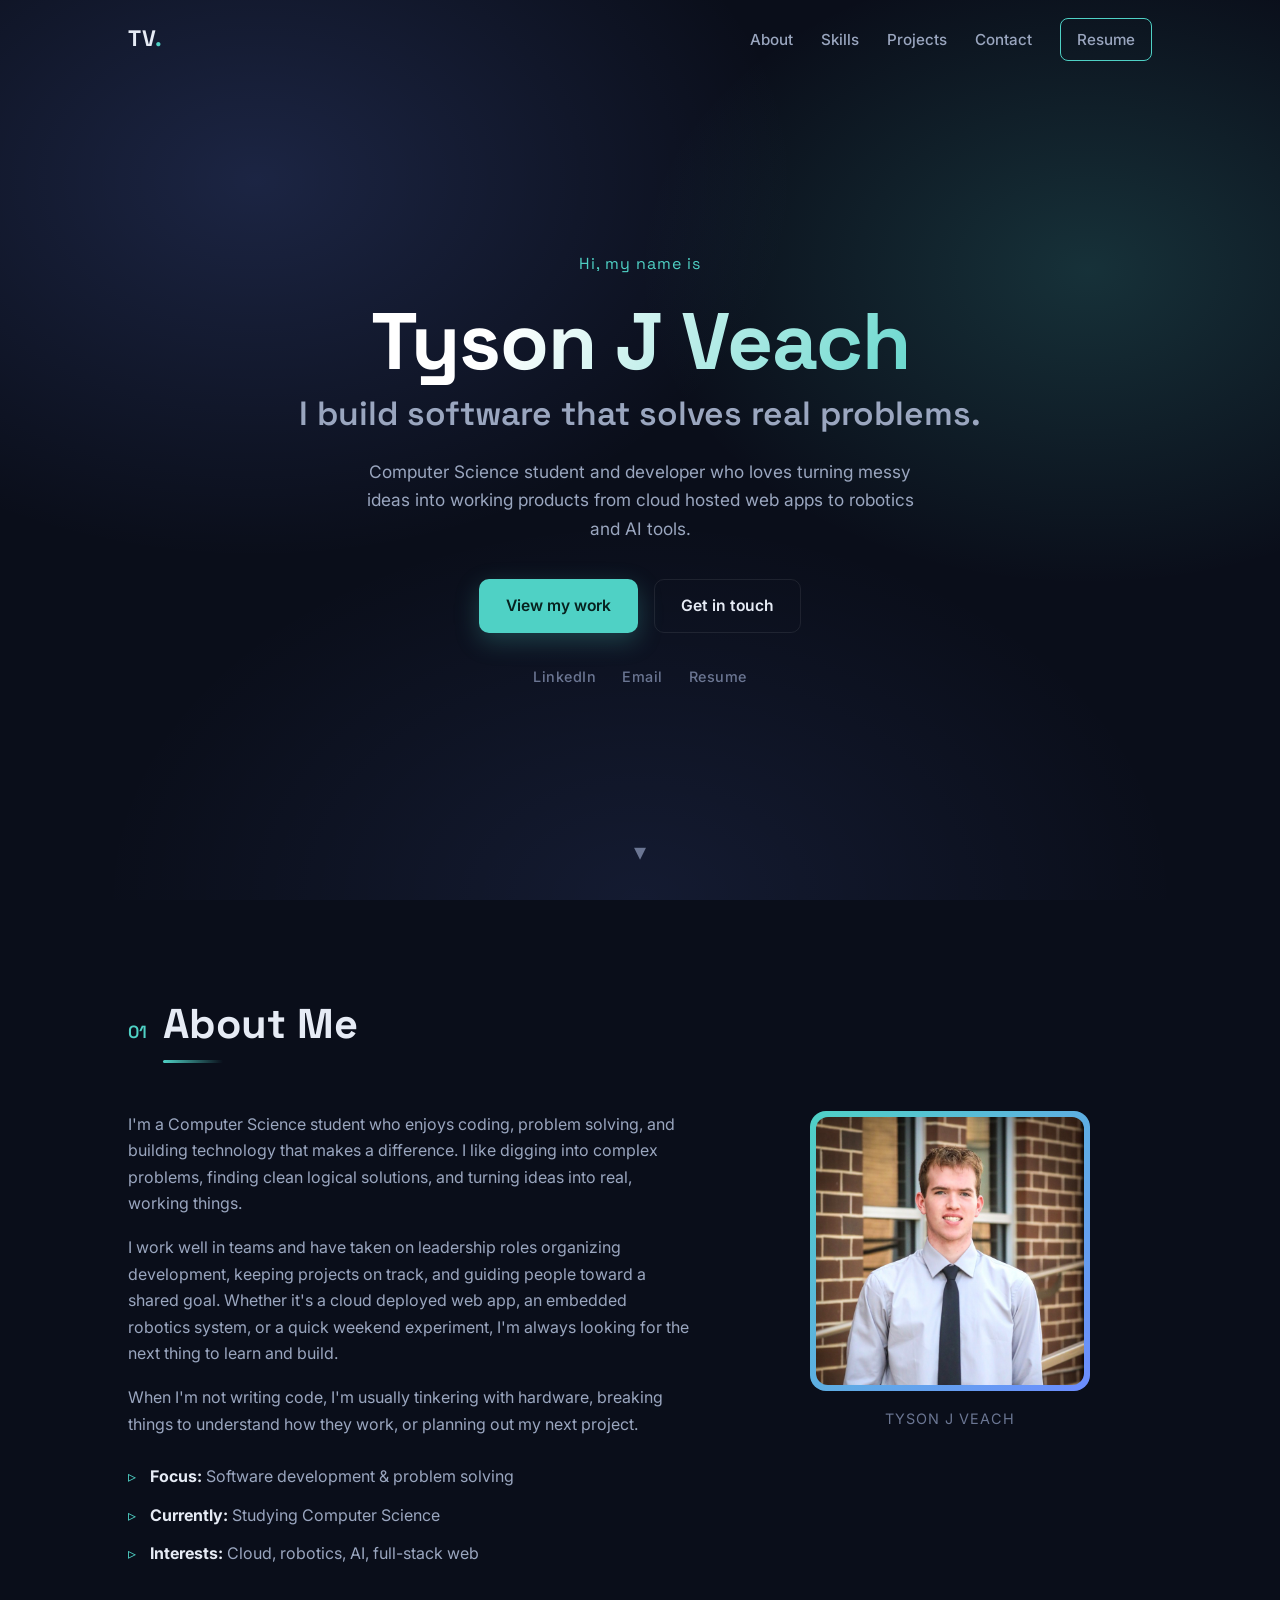
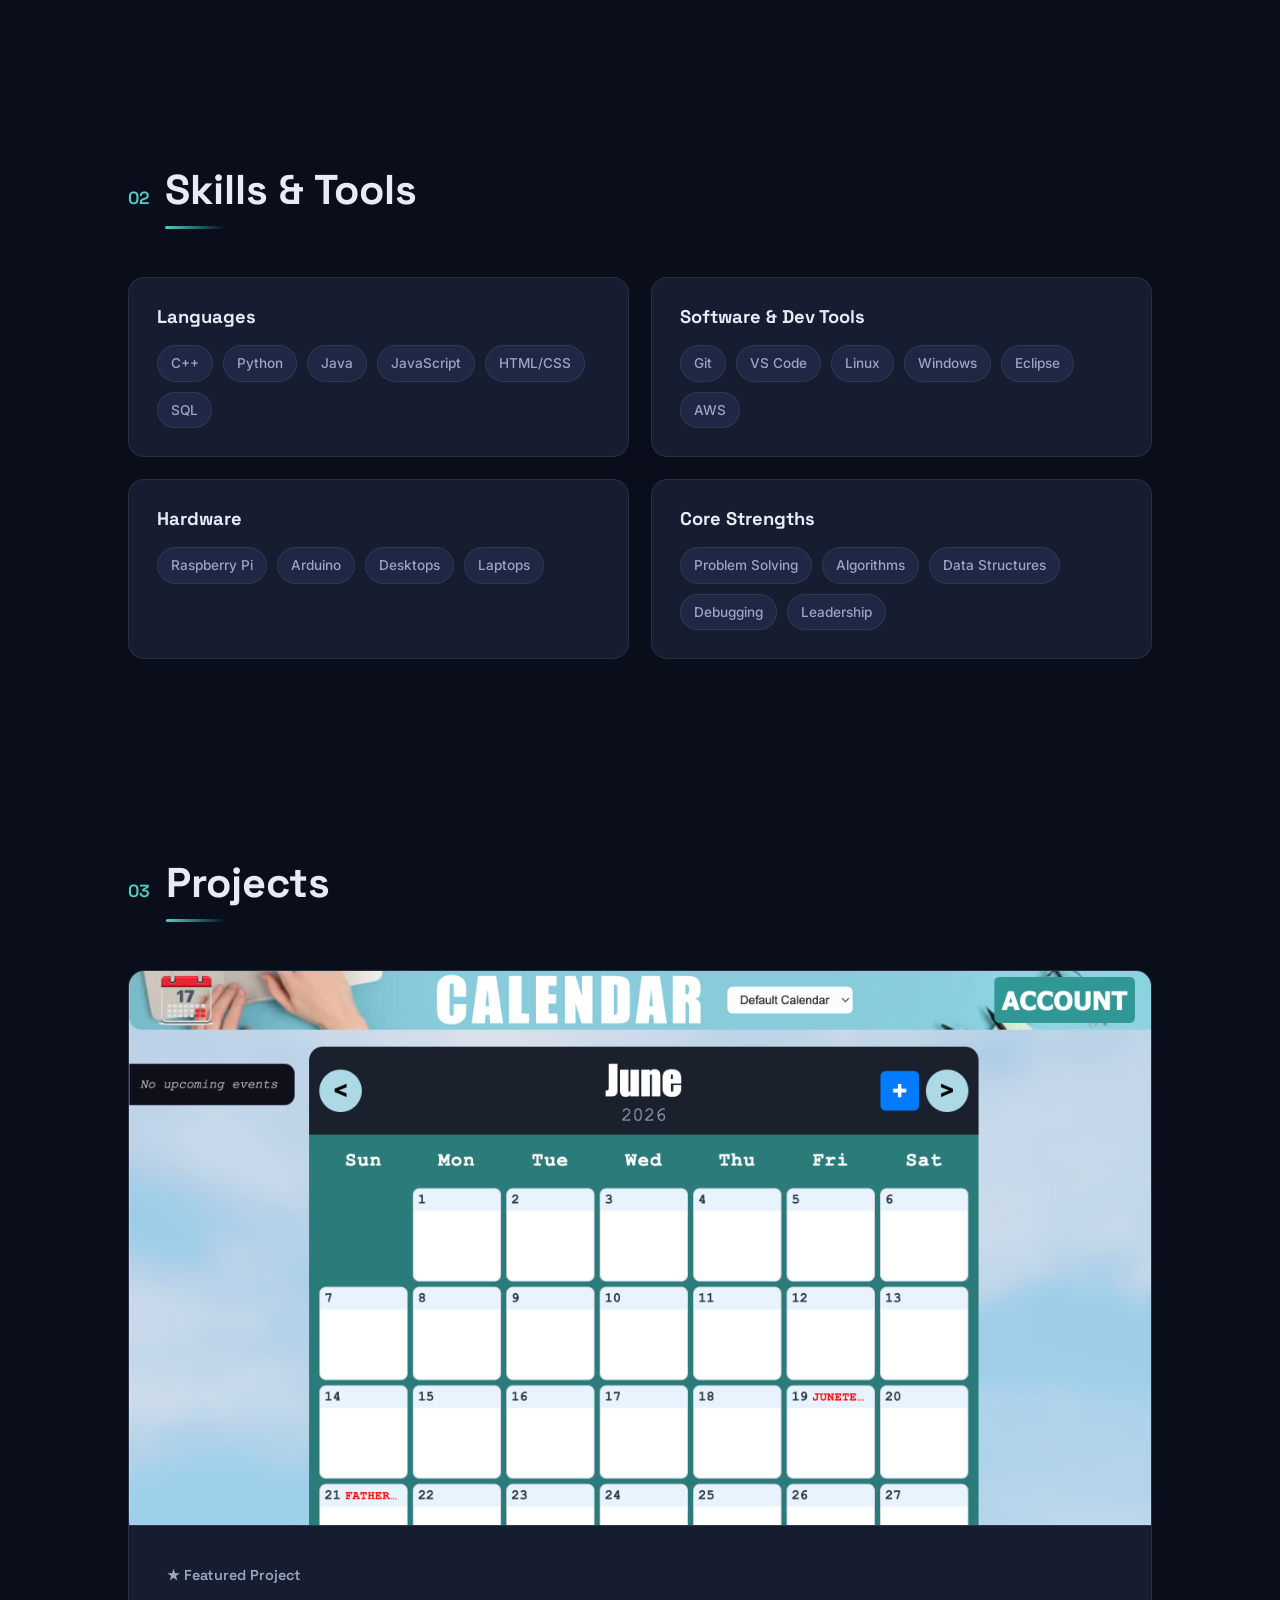
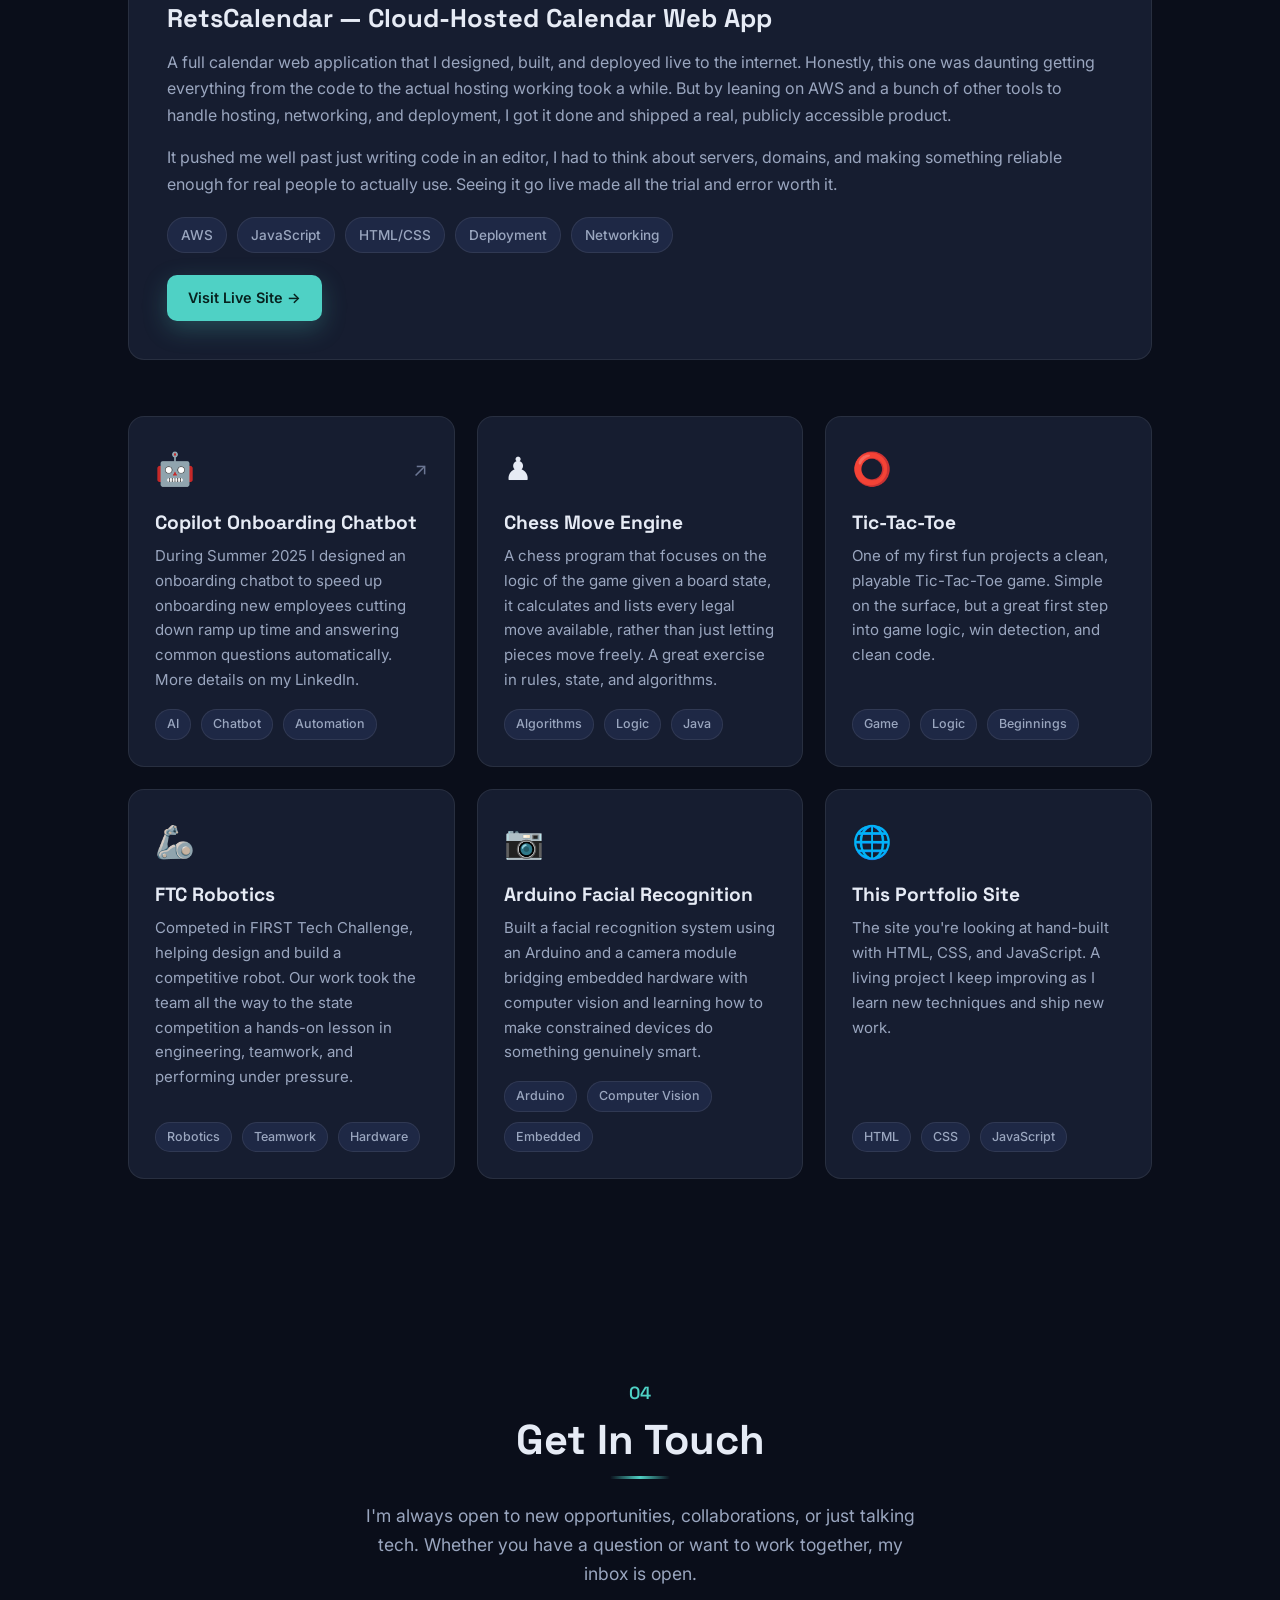
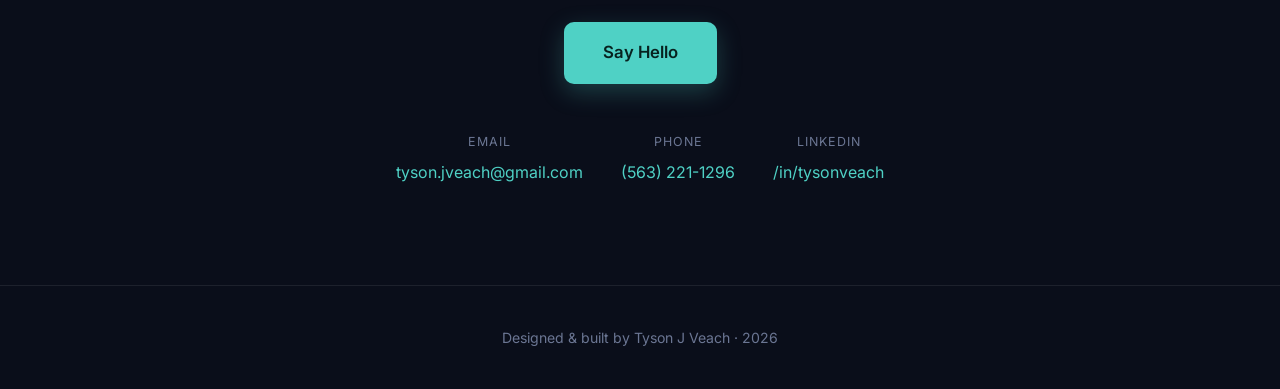
==== commit a47357cb: "Add recruiter-friendly resume and stack featured project" ====
--- a/index.html
+++ b/index.html
@@ -38,7 +38,7 @@
       <h2 class="hero-tagline">I build software that solves real problems.</h2>
       <p class="hero-sub">
         Computer Science student and developer who loves turning messy ideas into
-        working products — from cloud-hosted web apps to robotics and AI tools.
+        working products from cloud hosted web apps to robotics and AI tools.
       </p>
       <div class="hero-cta">
         <a href="#projects" class="btn btn-primary">View my work</a>
@@ -62,15 +62,15 @@
     <div class="about-grid">
       <div class="about-text reveal">
         <p>
-          I'm a Computer Science student who genuinely enjoys coding, problem solving,
+          I'm a Computer Science student who enjoys coding, problem solving,
           and building technology that makes a difference. I like digging into complex
           problems, finding clean logical solutions, and turning ideas into real,
           working things.
         </p>
         <p>
-          I work well in teams and have taken on leadership roles — organizing
+          I work well in teams and have taken on leadership roles organizing
           development, keeping projects on track, and guiding people toward a shared
-          goal. Whether it's a cloud-deployed web app, an embedded robotics system, or
+          goal. Whether it's a cloud deployed web app, an embedded robotics system, or
           a quick weekend experiment, I'm always looking for the next thing to learn
           and build.
         </p>
@@ -139,12 +139,10 @@
     </div>
 
     <!-- Featured: Calendar -->
-    <article class="project-featured reveal">
-      <div class="featured-media">
-        <div class="img-placeholder">
-          <img src="calendar.png" alt="Screenshot of RetsCalendar web app" class="featured-img">
-        </div>
-      </div>
+    <article class="project-featured featured-stacked reveal">
+      <a href="https://retscalendar.duckdns.org/CalenderMain.html" target="_blank" rel="noopener" class="featured-media">
+        <img src="calendar.png" alt="Screenshot of RetsCalendar web app" class="featured-img">
+      </a>
       <div class="featured-body">
         <p class="featured-label">★ Featured Project</p>
         <h3>RetsCalendar — Cloud-Hosted Calendar Web App</h3>
@@ -181,7 +179,7 @@
         <h3>Copilot Onboarding Chatbot</h3>
         <p>
           During Summer 2025 I designed an onboarding chatbot to speed up onboarding new
-          employees — cutting down ramp-up time and answering common questions
+          employees cutting down ramp up time and answering common questions
           automatically. More details on my LinkedIn.
         </p>
         <div class="tags small"><span>AI</span><span>Chatbot</span><span>Automation</span></div>
@@ -191,7 +189,7 @@
         <div class="card-top"><span class="card-icon">♟️</span></div>
         <h3>Chess Move Engine</h3>
         <p>
-          A chess program that focuses on the logic of the game — given a board state, it
+          A chess program that focuses on the logic of the game given a board state, it
           calculates and lists every legal move available, rather than just letting pieces
           move freely. A great exercise in rules, state, and algorithms.
         </p>
@@ -202,7 +200,7 @@
         <div class="card-top"><span class="card-icon">⭕</span></div>
         <h3>Tic-Tac-Toe</h3>
         <p>
-          One of my first fun projects — a clean, playable Tic-Tac-Toe game. Simple on the
+          One of my first fun projects a clean, playable Tic-Tac-Toe game. Simple on the
           surface, but a great first step into game logic, win detection, and clean code.
         </p>
         <div class="tags small"><span>Game</span><span>Logic</span><span>Beginnings</span></div>
@@ -213,7 +211,7 @@
         <h3>FTC Robotics</h3>
         <p>
           Competed in FIRST Tech Challenge, helping design and build a competitive robot.
-          Our work took the team all the way to the state competition — a hands-on lesson
+          Our work took the team all the way to the state competition a hands-on lesson
           in engineering, teamwork, and performing under pressure.
         </p>
         <div class="tags small"><span>Robotics</span><span>Teamwork</span><span>Hardware</span></div>
@@ -223,7 +221,7 @@
         <div class="card-top"><span class="card-icon">📷</span></div>
         <h3>Arduino Facial Recognition</h3>
         <p>
-          Built a facial recognition system using an Arduino and a camera module —
+          Built a facial recognition system using an Arduino and a camera module
           bridging embedded hardware with computer vision and learning how to make
           constrained devices do something genuinely smart.
         </p>
@@ -234,7 +232,7 @@
         <div class="card-top"><span class="card-icon">🌐</span></div>
         <h3>This Portfolio Site</h3>
         <p>
-          The site you're looking at — hand-built with HTML, CSS, and JavaScript. A living
+          The site you're looking at hand-built with HTML, CSS, and JavaScript. A living
           project I keep improving as I learn new techniques and ship new work.
         </p>
         <div class="tags small"><span>HTML</span><span>CSS</span><span>JavaScript</span></div>
--- a/style.css
+++ b/style.css
@@ -178,6 +178,19 @@
 .project-featured:hover { border-color: rgba(79,209,197,0.4); box-shadow: 0 18px 50px rgba(0,0,0,0.35); }
 .featured-media { position: relative; min-height: 320px; background: var(--bg-card-2); }
 .featured-media img { width: 100%; height: 100%; object-fit: cover; }
+
+/* Stacked variant: wide screenshot on top, text below */
+.featured-stacked { display: block; }
+.featured-stacked .featured-media {
+  display: block; min-height: 0; width: 100%;
+  border-right: none; border-bottom: 1px solid var(--line);
+  background: var(--bg-card-2); overflow: hidden;
+}
+.featured-stacked .featured-media img {
+  width: 100%; height: auto; object-fit: contain; display: block;
+  transition: transform .4s var(--ease);
+}
+.featured-stacked .featured-media:hover img { transform: scale(1.02); }
 .img-placeholder {
   position: absolute; inset: 0; display: flex; flex-direction: column; align-items: center; justify-content: center;
   text-align: center; color: var(--text-faint); font-size: 1rem; line-height: 1.8; padding: 20px;
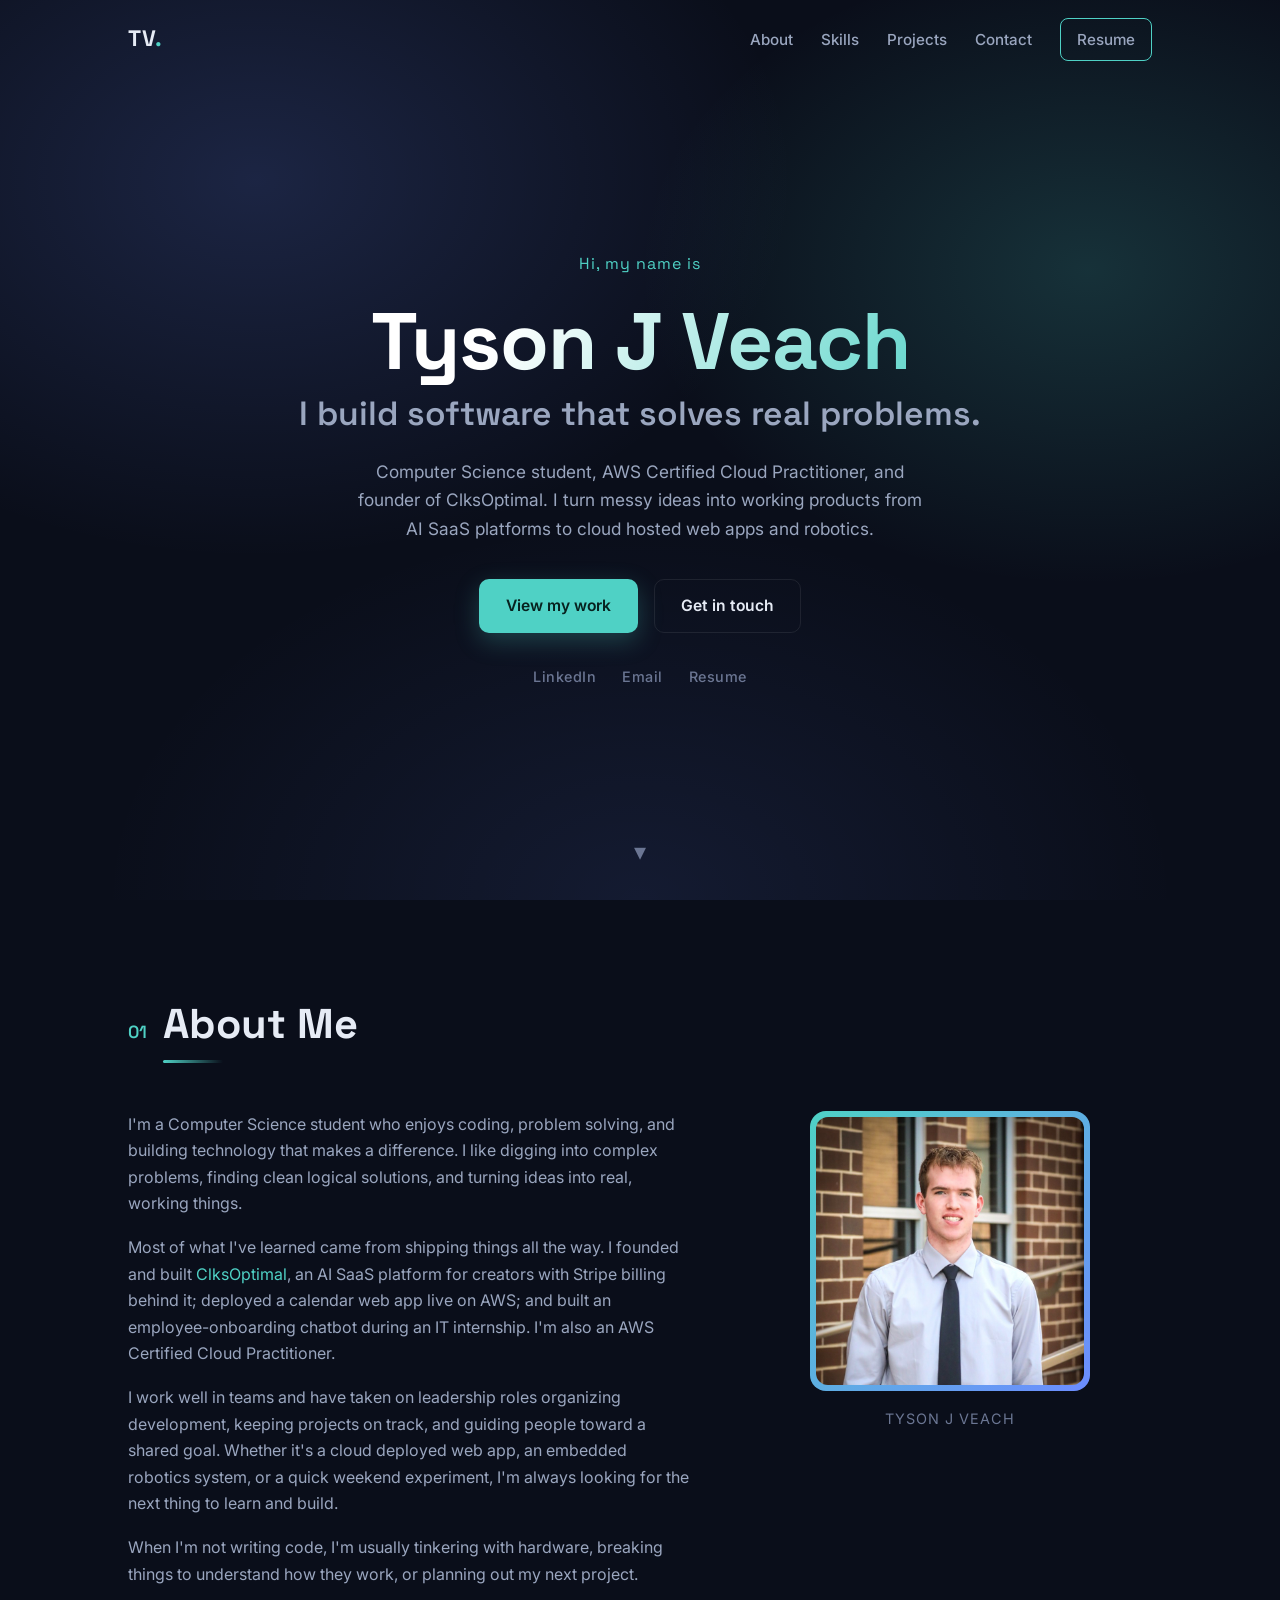
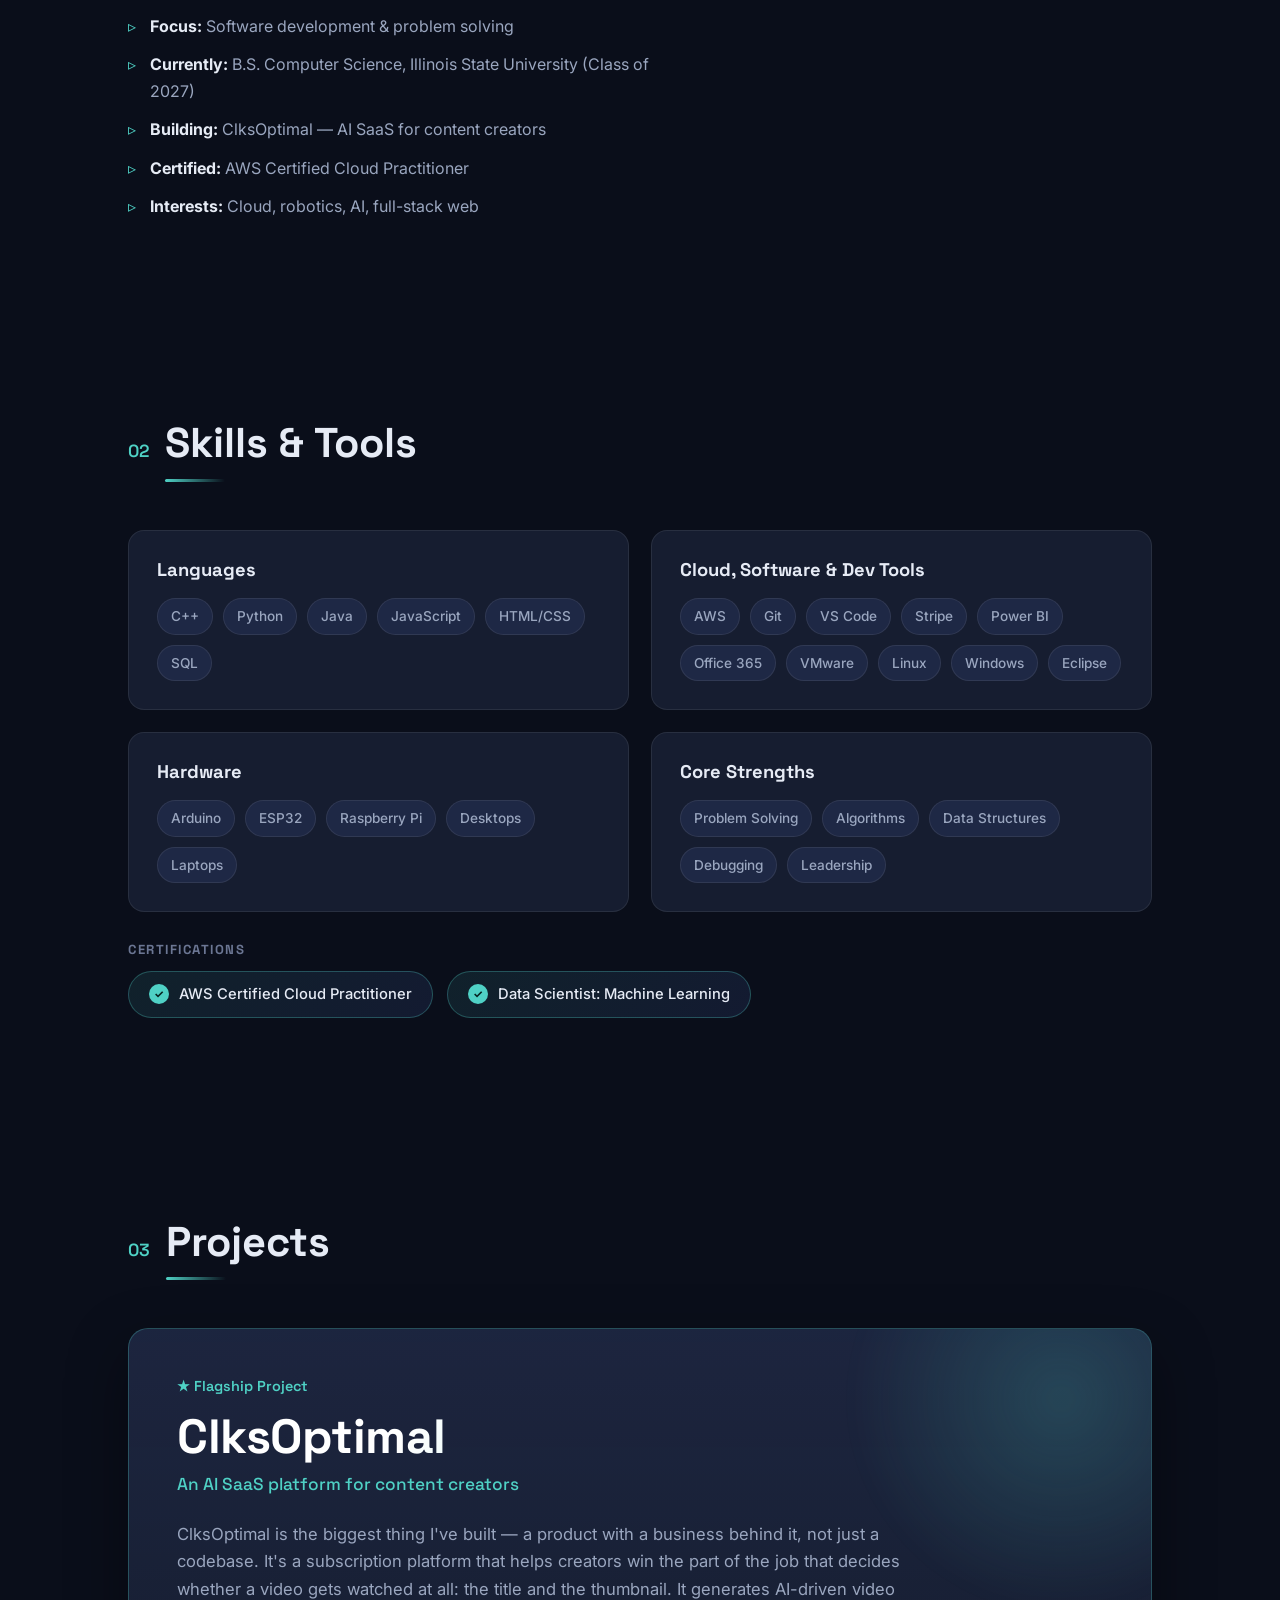
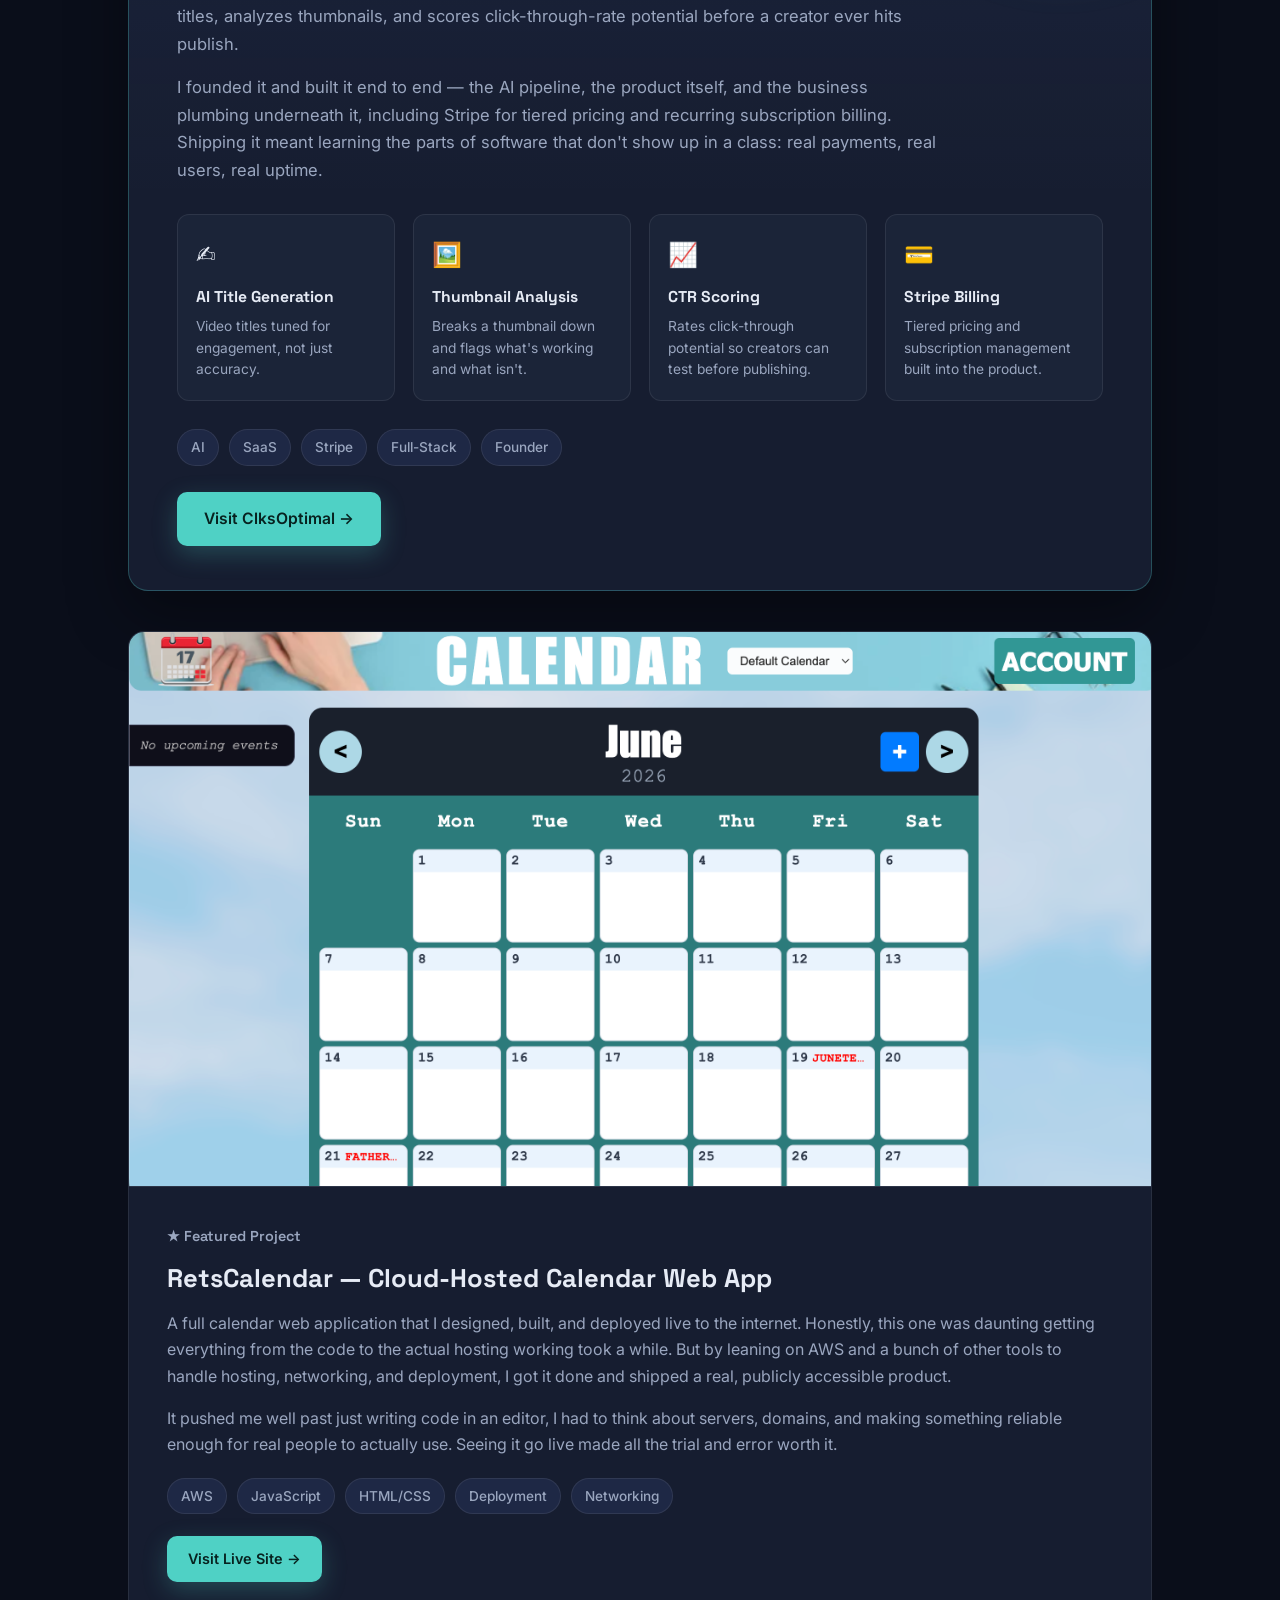
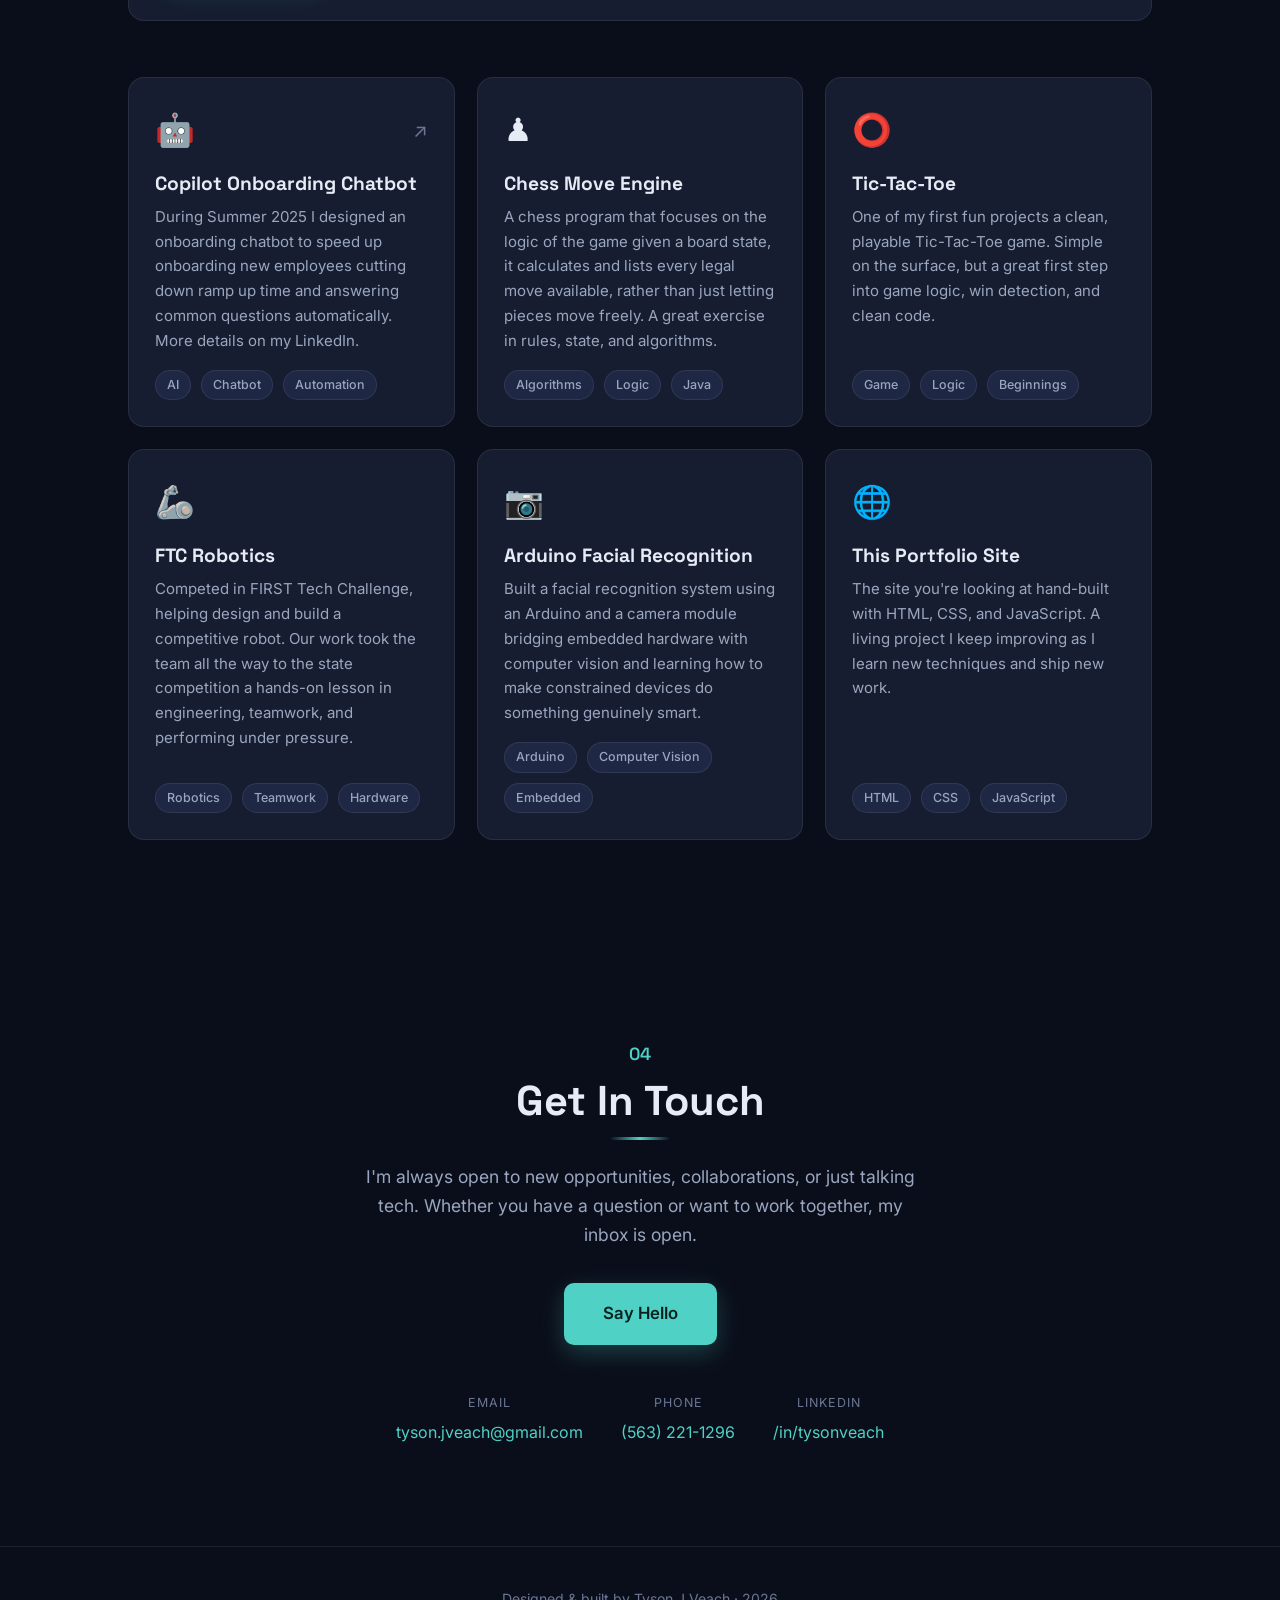
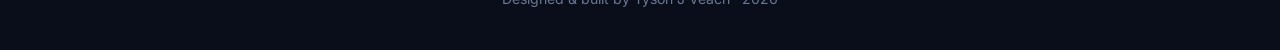
==== commit f1dc38af: "Add files via upload" ====
--- a/index.html
+++ b/index.html
@@ -37,8 +37,9 @@
       <h1 class="hero-name">Tyson J Veach</h1>
       <h2 class="hero-tagline">I build software that solves real problems.</h2>
       <p class="hero-sub">
-        Computer Science student and developer who loves turning messy ideas into
-        working products from cloud hosted web apps to robotics and AI tools.
+        Computer Science student, AWS Certified Cloud Practitioner, and founder of
+        ClksOptimal. I turn messy ideas into working products from AI SaaS platforms
+        to cloud hosted web apps and robotics.
       </p>
       <div class="hero-cta">
         <a href="#projects" class="btn btn-primary">View my work</a>
@@ -68,6 +69,13 @@
           working things.
         </p>
         <p>
+          Most of what I've learned came from shipping things all the way. I founded and
+          built <a href="https://clksoptimal.com" target="_blank" rel="noopener">ClksOptimal</a>,
+          an AI SaaS platform for creators with Stripe billing behind it; deployed a calendar
+          web app live on AWS; and built an employee-onboarding chatbot during an IT
+          internship. I'm also an AWS Certified Cloud Practitioner.
+        </p>
+        <p>
           I work well in teams and have taken on leadership roles organizing
           development, keeping projects on track, and guiding people toward a shared
           goal. Whether it's a cloud deployed web app, an embedded robotics system, or
@@ -80,7 +88,9 @@
         </p>
         <ul class="about-facts">
           <li><strong>Focus:</strong> Software development &amp; problem solving</li>
-          <li><strong>Currently:</strong> Studying Computer Science</li>
+          <li><strong>Currently:</strong> B.S. Computer Science, Illinois State University (Class of 2027)</li>
+          <li><strong>Building:</strong> ClksOptimal — AI SaaS for content creators</li>
+          <li><strong>Certified:</strong> AWS Certified Cloud Practitioner</li>
           <li><strong>Interests:</strong> Cloud, robotics, AI, full-stack web</li>
         </ul>
       </div>
@@ -108,16 +118,17 @@
         </div>
       </div>
       <div class="skill-card reveal">
-        <h3>Software &amp; Dev Tools</h3>
-        <div class="tags">
-          <span>Git</span><span>VS Code</span><span>Linux</span>
-          <span>Windows</span><span>Eclipse</span><span>AWS</span>
+        <h3>Cloud, Software &amp; Dev Tools</h3>
+        <div class="tags">
+          <span>AWS</span><span>Git</span><span>VS Code</span><span>Stripe</span>
+          <span>Power BI</span><span>Office 365</span><span>VMware</span>
+          <span>Linux</span><span>Windows</span><span>Eclipse</span>
         </div>
       </div>
       <div class="skill-card reveal">
         <h3>Hardware</h3>
         <div class="tags">
-          <span>Raspberry Pi</span><span>Arduino</span>
+          <span>Arduino</span><span>ESP32</span><span>Raspberry Pi</span>
           <span>Desktops</span><span>Laptops</span>
         </div>
       </div>
@@ -127,6 +138,14 @@
           <span>Problem Solving</span><span>Algorithms</span>
           <span>Data Structures</span><span>Debugging</span><span>Leadership</span>
         </div>
+      </div>
+    </div>
+
+    <div class="certs reveal">
+      <h3 class="certs-title">Certifications</h3>
+      <div class="certs-row">
+        <span class="cert-badge"><span class="cert-mark">✓</span> AWS Certified Cloud Practitioner</span>
+        <span class="cert-badge"><span class="cert-mark">✓</span> Data Scientist: Machine Learning</span>
       </div>
     </div>
   </section>
@@ -137,6 +156,60 @@
       <span class="section-num">03</span>
       <h2 class="section-title">Projects</h2>
     </div>
+
+    <!-- Flagship: ClksOptimal -->
+    <article class="project-hero reveal">
+      <div class="project-hero-glow" aria-hidden="true"></div>
+      <div class="project-hero-body">
+        <p class="featured-label">★ Flagship Project</p>
+        <h3 class="project-hero-title">ClksOptimal</h3>
+        <p class="project-hero-sub">An AI SaaS platform for content creators</p>
+        <p class="project-hero-lead">
+          ClksOptimal is the biggest thing I've built — a product with a business behind it,
+          not just a codebase. It's a subscription platform that helps creators win the part
+          of the job that decides whether a video gets watched at all: the title and the
+          thumbnail. It generates AI-driven video titles, analyzes thumbnails, and scores
+          click-through-rate potential before a creator ever hits publish.
+        </p>
+        <p class="project-hero-lead">
+          I founded it and built it end to end — the AI pipeline, the product itself, and the
+          business plumbing underneath it, including Stripe for tiered pricing and recurring
+          subscription billing. Shipping it meant learning the parts of software that don't
+          show up in a class: real payments, real users, real uptime.
+        </p>
+
+        <div class="hero-features">
+          <div class="hero-feature">
+            <span class="hf-icon">✍️</span>
+            <h4>AI Title Generation</h4>
+            <p>Video titles tuned for engagement, not just accuracy.</p>
+          </div>
+          <div class="hero-feature">
+            <span class="hf-icon">🖼️</span>
+            <h4>Thumbnail Analysis</h4>
+            <p>Breaks a thumbnail down and flags what's working and what isn't.</p>
+          </div>
+          <div class="hero-feature">
+            <span class="hf-icon">📈</span>
+            <h4>CTR Scoring</h4>
+            <p>Rates click-through potential so creators can test before publishing.</p>
+          </div>
+          <div class="hero-feature">
+            <span class="hf-icon">💳</span>
+            <h4>Stripe Billing</h4>
+            <p>Tiered pricing and subscription management built into the product.</p>
+          </div>
+        </div>
+
+        <div class="tags">
+          <span>AI</span><span>SaaS</span><span>Stripe</span>
+          <span>Full-Stack</span><span>Founder</span>
+        </div>
+        <div class="project-links">
+          <a href="https://clksoptimal.com" target="_blank" rel="noopener" class="btn btn-primary">Visit ClksOptimal →</a>
+        </div>
+      </div>
+    </article>
 
     <!-- Featured: Calendar -->
     <article class="project-featured featured-stacked reveal">
--- a/style.css
+++ b/style.css
@@ -169,7 +169,82 @@
 .tags span:hover { color: var(--accent); border-color: var(--accent); }
 .tags.small span { font-size: .78rem; padding: 4px 11px; }
 
+/* ---------- Certifications ---------- */
+.certs { margin-top: 30px; }
+.certs-title {
+  font-size: .82rem; letter-spacing: 1.5px; text-transform: uppercase;
+  color: var(--text-faint); margin-bottom: 14px;
+}
+.certs-row { display: flex; flex-wrap: wrap; gap: 14px; }
+.cert-badge {
+  display: inline-flex; align-items: center; gap: 10px;
+  background: linear-gradient(135deg, rgba(79,209,197,0.10), rgba(108,140,255,0.10));
+  border: 1px solid rgba(79,209,197,0.30); border-radius: 50px;
+  padding: 10px 20px; color: var(--text); font-size: .92rem; font-weight: 500;
+  transition: transform .25s var(--ease), border-color .25s var(--ease);
+}
+.cert-badge:hover { transform: translateY(-3px); border-color: var(--accent); }
+.cert-mark {
+  display: inline-flex; align-items: center; justify-content: center;
+  width: 20px; height: 20px; border-radius: 50%;
+  background: var(--accent); color: #07221f; font-size: .7rem; font-weight: 700;
+}
+
 /* ---------- Projects ---------- */
+
+/* Flagship project — the biggest block on the page */
+.project-hero {
+  position: relative; overflow: hidden; margin-bottom: 40px;
+  border-radius: calc(var(--radius) + 4px);
+  border: 1px solid rgba(79,209,197,0.28);
+  background:
+    linear-gradient(180deg, rgba(108,140,255,0.07), transparent 55%),
+    var(--bg-card);
+  box-shadow: 0 22px 60px rgba(0,0,0,0.38);
+  transition: border-color .3s var(--ease), box-shadow .3s var(--ease), transform .3s var(--ease);
+}
+.project-hero:hover {
+  border-color: rgba(79,209,197,0.55);
+  box-shadow: 0 28px 74px rgba(0,0,0,0.45), 0 0 0 1px rgba(79,209,197,0.10);
+  transform: translateY(-4px);
+}
+.project-hero-glow {
+  position: absolute; top: -160px; right: -140px; width: 460px; height: 460px;
+  pointer-events: none; z-index: 0;
+  background: radial-gradient(circle, rgba(79,209,197,0.20), transparent 65%);
+  filter: blur(10px);
+}
+.project-hero-body { position: relative; z-index: 1; padding: 46px 48px 44px; }
+.project-hero-title {
+  font-size: clamp(2rem, 5.5vw, 3rem); font-weight: 700; letter-spacing: -.5px;
+  background: linear-gradient(120deg, #fff 25%, var(--accent) 100%);
+  -webkit-background-clip: text; background-clip: text; -webkit-text-fill-color: transparent;
+}
+.project-hero-sub {
+  color: var(--accent); font-family: 'Space Grotesk', sans-serif; font-weight: 500;
+  font-size: 1.08rem; margin-top: 6px; margin-bottom: 22px;
+}
+.project-hero-lead { color: var(--text-dim); font-size: 1.04rem; max-width: 760px; margin-bottom: 16px; }
+
+.hero-features {
+  display: grid; grid-template-columns: repeat(4, 1fr); gap: 18px;
+  margin: 30px 0 28px;
+}
+.hero-feature {
+  background: var(--bg-card-2); border: 1px solid var(--line);
+  border-radius: 12px; padding: 20px 18px;
+  transition: transform .25s var(--ease), border-color .25s var(--ease);
+}
+.hero-feature:hover { transform: translateY(-4px); border-color: rgba(79,209,197,0.4); }
+.hf-icon { font-size: 1.5rem; display: block; margin-bottom: 10px; }
+.hero-feature h4 {
+  font-family: 'Space Grotesk', sans-serif; font-size: .98rem;
+  color: var(--text); margin-bottom: 6px;
+}
+.hero-feature p { color: var(--text-dim); font-size: .86rem; line-height: 1.55; }
+
+.project-hero .tags { margin-bottom: 26px; }
+
 .project-featured {
   display: grid; grid-template-columns: 1.1fr 1fr; gap: 0; margin-bottom: 56px;
   background: var(--bg-card); border: 1px solid var(--line); border-radius: var(--radius);
@@ -256,8 +331,14 @@
   .img-placeholder { border-right: none; border-bottom: 1px solid var(--line); }
   .projects-grid { grid-template-columns: 1fr; }
   .section { padding: 80px 24px; }
+  .project-hero-body { padding: 34px 26px 32px; }
+  .hero-features { grid-template-columns: repeat(2, 1fr); gap: 14px; }
+  .project-hero-glow { width: 300px; height: 300px; top: -120px; right: -100px; }
 }
 @media (max-width: 560px) {
   .hero-socials { gap: 18px; }
   .contact-details { gap: 24px; }
-}
+  .hero-features { grid-template-columns: 1fr; }
+  .certs-row { gap: 10px; }
+  .cert-badge { font-size: .85rem; padding: 9px 16px; }
+}
